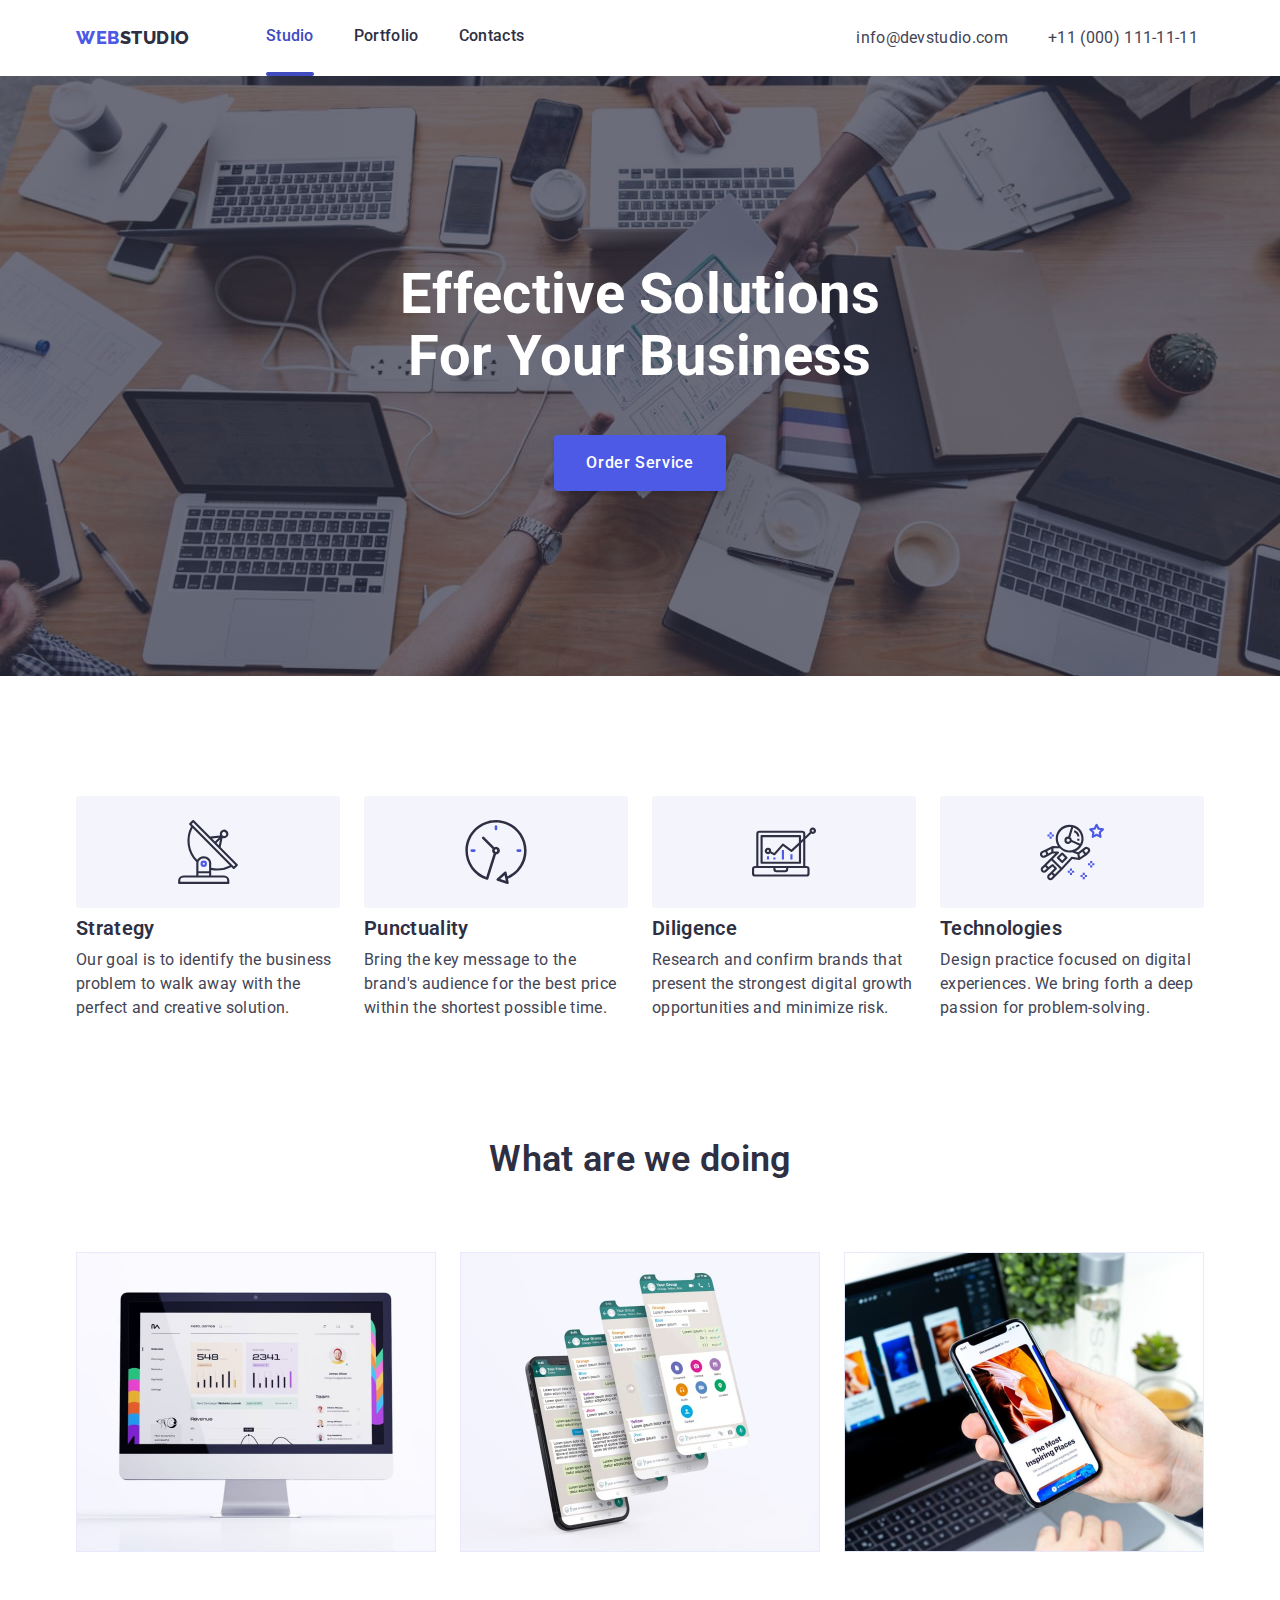
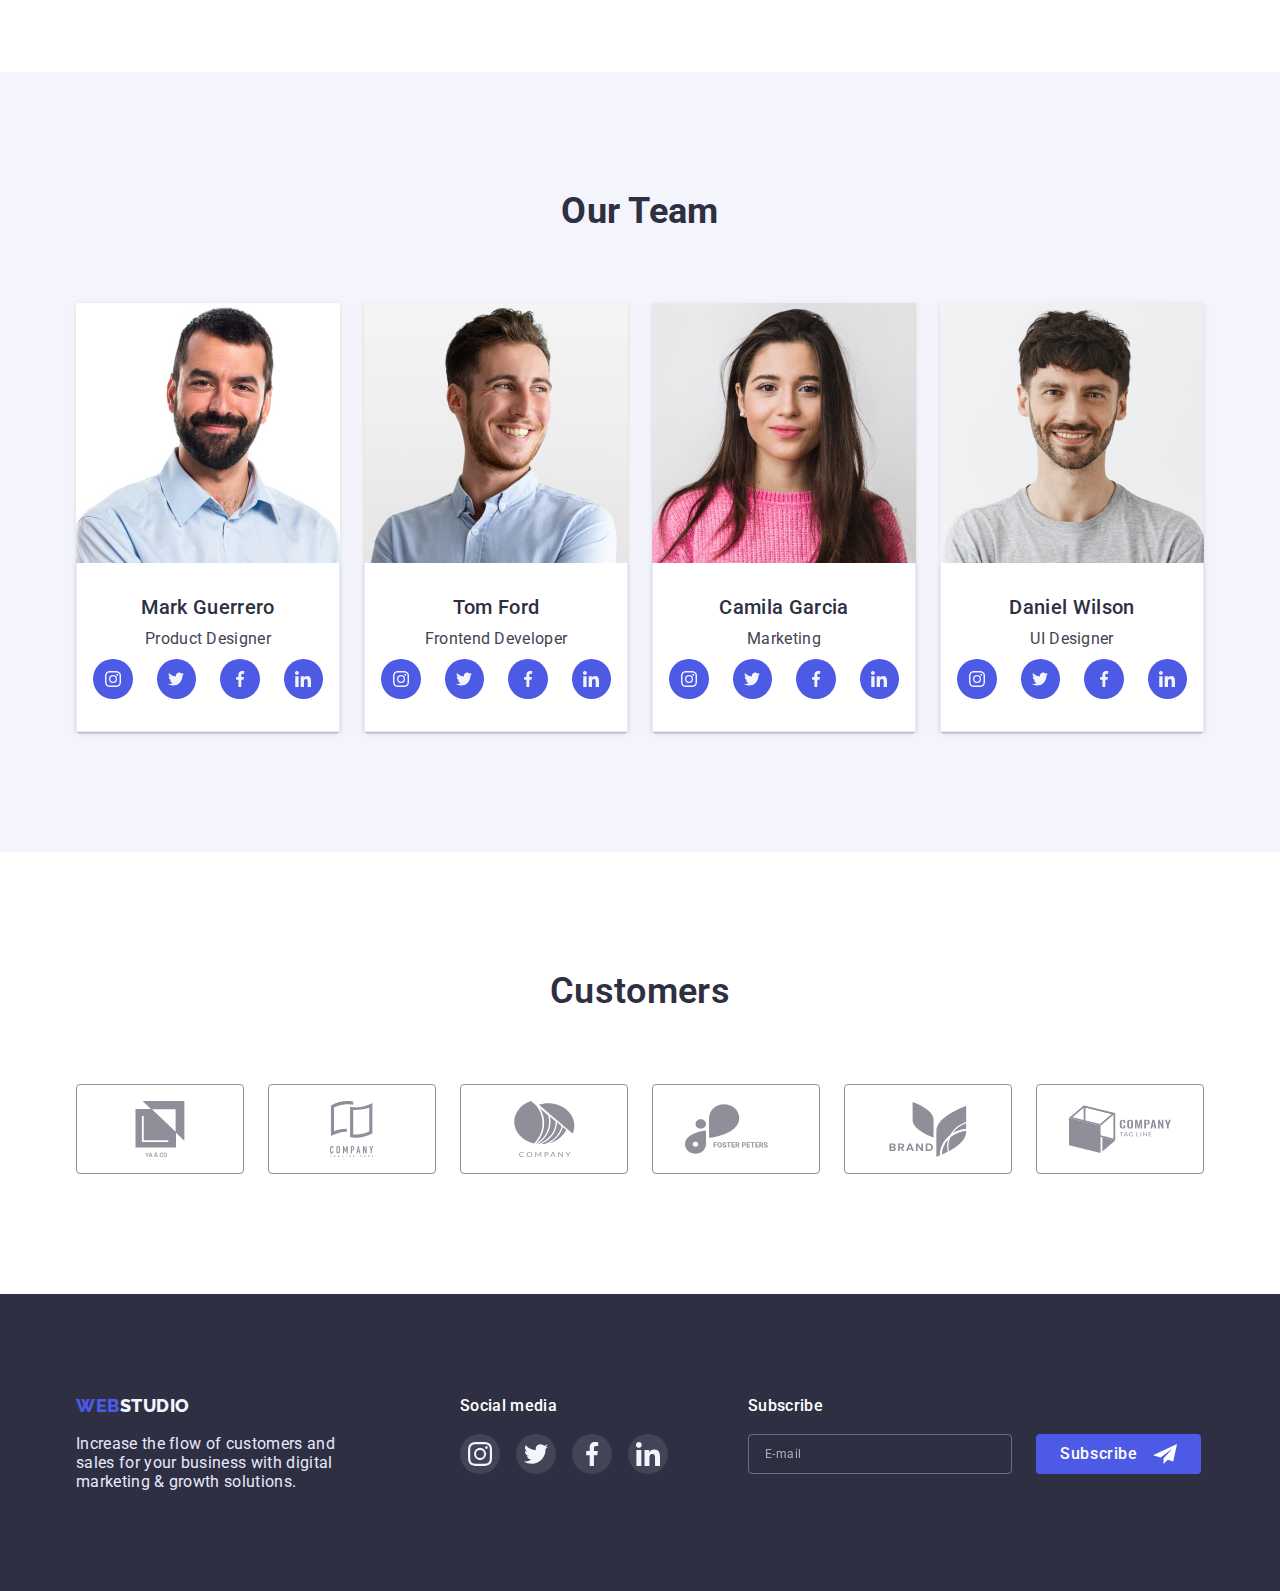
==== index.html @ 1794ce4e "hv7 end" ====
<!DOCTYPE html>
<html lang="en">
  <head>
    <meta charset="UTF-8" />
    <meta http-equiv="X-UA-Compatible" content="IE=edge" />
    <meta name="viewport" content="width=device-width, initial-scale=1.0" />
    <title>Studio</title>
    <link rel="preconnect" href="https://fonts.googleapis.com" />
    <link rel="preconnect" href="https://fonts.gstatic.com" crossorigin />
    <link
      href="https://fonts.googleapis.com/css2?family=Raleway:wght@800&family=Roboto:wght@400;500;700;900&display=swap"
      rel="stylesheet"
    />
    <link rel="stylesheet" href="./css/modern-normalize.css" />
    <link rel="stylesheet" href="./css/styles.css" />
    <link rel="stylesheet" href="./css/mobile.css" />
    <link rel="stylesheet" href="./css/tablet.css" />
    <link rel="stylesheet" href="./css/desktop.css" />
  </head>
  <body class="body">
    <header  class="header">
      <div class="container header-container">
        <a href="./index.html" class="logo"
          >web<span class="logo-span">studio</span>
        </a>
        <nav class="nav">
          <ul class="nav-list list">
            <li class="item">
              <a href="./index.html" class="nav-link link current"> Studio </a>
            </li>
            <li class="item">
              <a href="./portfolio.html" class=" nav-link link ">
                Portfolio
              </a>
            </li>
            <li class="item">
              <a href="./index.html" class="nav-link link"> Contacts </a>
            </li>
          </ul>

          <ul class="contacts list">
            <li class="item">
              <a href="mailto:info@devstudio.com" class="contacts-link link"
                >info@devstudio.com</a
              >
            </li>
            <li class="item">
              <a href="tel:+110001111111" class="contacts-link link">+11 (000) 111-11-11</a>
            </li>
          </ul>
        </nav>
        <button class="menu-open" type="button" data-menu-open>
          <svg class="menu-open-icon" width="32" height="22">
            <use href="./image/icons/symbol-defs-one.svg#icon-hamburger"></use>
          </svg>
        </button>
      </div>
      <div class="mobile-menu is-open" data-menu>
        <div class="container">
          <div>
            <button class="menu-close" data-menu-close>
              <svg class="icon-menu-close" width="8" height="8">
                <use href="./image/icons/symbol-defs-one.svg#icon-close"></use>
              </svg>
            </button>
            <ul class="mobile-nav-list list">
              <li class="item">
                <a href="./index.html" class="mobile-nav-link link"> Studio </a>
              </li>
              <li class="item">
                <a href="./portfolio.html" class="mobile-nav-link link">
                  Portfolio
                </a>
              </li>
              <li class="item">
                <a href="./index.html" class="mobile-nav-link accent-mob link">
                  Contacts
                </a>
              </li>
            </ul>
          </div>
          <div>
            <ul class="mobile-menu-nav-list list">
              <li>
                <a href="mailto:info@devstudio.com" class="menu-link-mail link"
                  >info@devstudio.com</a
                >
              </li>
              <li>
                <a href="tel:+110001111111" class="menu-link-tel link"
                  >+11 (000) 111-11-11</a
                >
              </li>
            </ul>
            <ul class="mobile-menu-link-list list">
              <li class="mobile-menu-item">
                <a href="" class="mobile-menu-links">
                  <svg class="mobile-menu-icon" width="24" height="24">
                    <use
                      href="./image/icons/symbol-defs-one.svg#icon-instagram"
                    ></use>
                  </svg>
                </a>
              </li>
              <li class="mobile-menu-item">
                <a href="" class="mobile-menu-links">
                  <svg class="mobile-menu-icon" width="24" height="24">
                    <use
                      href="./image/icons/symbol-defs-one.svg#icon-twitter"
                    ></use>
                  </svg>
                </a>
              </li>
              <li class="mobile-menu-item">
                <a href="" class="mobile-menu-links">
                  <svg class="mobile-menu-icon" width="24" height="24">
                    <use
                      href="./image/icons/symbol-defs-one.svg#icon-facebook"
                    ></use>
                  </svg>
                </a>
              </li>
              <li class="mobile-menu-item">
                <a href="" class="mobile-menu-links">
                  <svg class="mobile-menu-icon" width="24" height="24">
                    <use
                      href="./image/icons/symbol-defs-one.svg#icon-linkedin"
                    ></use>
                  </svg>
                </a>
              </li>
            </ul>
          </div>
        </div>
      </div>
    </header>

    <main>
      <section class="hero">
        <div class="container">
          <h1 class="hero-title">Effective Solutions For Your Business</h1>
          <button class="button" type="button" data-modal-open>
            Order Service
          </button>
        </div>
      </section>

      <section class="section-about">
        <div class="container">
          <ul class="list about-list">
            <li class="about-item icon-starlink">
              <h3 class="section-name">Strategy</h3>
              <p class="text">
                Our goal is to identify the business problem to walk away with
                the perfect and creative solution.
              </p>
            </li>

            <li class="about-item icon-clock">
              <h3 class="section-name">Punctuality</h3>
              <p class="text">
                Bring the key message to the brand's audience for the best price
                within the shortest possible time.
              </p>
            </li>

            <li class="about-item icon-screen">
              <h3 class="section-name">Diligence</h3>
              <p class="text">
                Research and confirm brands that present the strongest digital
                growth opportunities and minimize risk.
              </p>
            </li>

            <li class="about-item icon-robot">
              <h3 class="section-name">Technologies</h3>
              <p class="text">
                Design practice focused on digital experiences. We bring forth a
                deep passion for problem-solving.
              </p>
            </li>
          </ul>
        </div>
      </section>

      <section class="section-doing">
        <div class="container">
          <h2 class="section-title">What are we doing</h2>
          <ul class="list doing-list">
            <li class="section-item">
              <img
                src="./image/dashboard.jpg"
                alt="Dashboard"
                width="360"
                height="300"
              />
            </li>
            <li class="section-item">
              <img src="./image/chat.jpg" alt="chat" width="360" height="300" />
            </li>
            <li class="section-item">
              <img
                src="./image/screen.jpg"
                alt="Screen"
                width="360"
                height="300"
              />
            </li>
          </ul>
        </div>
      </section>

      <section class="section-team">
        <div class="container team-container">
          <h2 class="section-team-title">Our Team</h2>
          <ul class="list team-list">
            <li class="section-team-list">
              <img
                srcset="./image/mark.jpg 1x, ./image/mark-2x.jpg 2x"
                src="./image/mark.jpg"
                alt="Marc"
                width="264"
                height="260"
              />
              <div class="section-team-text">
                <h3 class="team-name">Mark Guerrero</h3>
                <p class="text team-text">Product Designer</p>
                <ul class="team-links-list list">
                  <li class="team-links-item">
                    <a href="" class="team-links">
                      <svg class="team-icon" width="16" height="16">
                        <use
                          href="./image/icons/symbol-defs-one.svg#icon-instagram"
                        ></use>
                      </svg>
                    </a>
                  </li>
                  <li class="team-links-item">
                    <a href="" class="team-links">
                      <svg class="team-icon" width="16" height="16">
                        <use
                          href="./image/icons/symbol-defs-one.svg#icon-twitter"
                        ></use>
                      </svg>
                    </a>
                  </li>
                  <li class="team-links-item">
                    <a href="" class="team-links">
                      <svg class="team-icon" width="16" height="16">
                        <use
                          href="./image/icons/symbol-defs-one.svg#icon-facebook"
                        ></use>
                      </svg>
                    </a>
                  </li>
                  <li class="team-links-item">
                    <a href="" class="team-links">
                      <svg class="team-icon" width="16" height="16">
                        <use
                          href="./image/icons/symbol-defs-one.svg#icon-linkedin"
                        ></use>
                      </svg>
                    </a>
                  </li>
                </ul>
              </div>
            </li>

            <li class="section-team-list">
              <img
                srcset="./image/tom.jpg 1x, ./image/tom-2x.jpg 2x"
                src="./image/tom.jpg"
                alt="Tom"
                width="264"
                height="260"
              />
              <div class="section-team-text">
                <h3 class="team-name">Tom Ford</h3>
                <p class="text team-text">Frontend Developer</p>
                <ul class="team-links-list list">
                  <li class="team-links-item">
                    <a href="" class="team-links">
                      <svg class="team-icon" width="16" height="16">
                        <use
                          href="./image/icons/symbol-defs-one.svg#icon-instagram"
                        ></use>
                      </svg>
                    </a>
                  </li>
                  <li class="team-links-item">
                    <a href="" class="team-links">
                      <svg class="team-icon" width="16" height="16">
                        <use
                          href="./image/icons/symbol-defs-one.svg#icon-twitter"
                        ></use>
                      </svg>
                    </a>
                  </li>
                  <li class="team-links-item">
                    <a href="" class="team-links">
                      <svg class="team-icon" width="16" height="16">
                        <use
                          href="./image/icons/symbol-defs-one.svg#icon-facebook"
                        ></use>
                      </svg>
                    </a>
                  </li>
                  <li class="team-links-item">
                    <a href="" class="team-links">
                      <svg class="team-icon" width="16" height="16">
                        <use
                          href="./image/icons/symbol-defs-one.svg#icon-linkedin"
                        ></use>
                      </svg>
                    </a>
                  </li>
                </ul>
              </div>
            </li>

            <li class="section-team-list">
              <img
                srcset="./image/camila.jpg 1x, ./image/camila-2x.jpg 2x"
                src="./image/camila.jpg"
                alt="Camila"
                width="264"
                height="260"
              />
              <div class="section-team-text">
                <h3 class="team-name">Camila Garcia</h3>
                <p class="text team-text">Marketing</p>
                <ul class="team-links-list list">
                  <li class="team-links-item">
                    <a href="" class="team-links">
                      <svg class="team-icon" width="16" height="16">
                        <use
                          href="./image/icons/symbol-defs-one.svg#icon-instagram"
                        ></use>
                      </svg>
                    </a>
                  </li>
                  <li class="team-links-item">
                    <a href="" class="team-links">
                      <svg class="team-icon" width="16" height="16">
                        <use
                          href="./image/icons/symbol-defs-one.svg#icon-twitter"
                        ></use>
                      </svg>
                    </a>
                  </li>
                  <li class="team-links-item">
                    <a href="" class="team-links">
                      <svg class="team-icon" width="16" height="16">
                        <use
                          href="./image/icons/symbol-defs-one.svg#icon-facebook"
                        ></use>
                      </svg>
                    </a>
                  </li>
                  <li class="team-links-item">
                    <a href="" class="team-links">
                      <svg class="team-icon" width="16" height="16">
                        <use
                          href="./image/icons/symbol-defs-one.svg#icon-linkedin"
                        ></use>
                      </svg>
                    </a>
                  </li>
                </ul>
              </div>
            </li>

            <li class="section-team-list">
              <img
                srcset="./image/daniel.jpg 1x, ./image/daniel-2x.jpg 2x"
                src="./image/daniel.jpg"
                alt="Daniel"
                width="264"
                height="260"
              />
              <div class="section-team-text">
                <h3 class="team-name">Daniel Wilson</h3>
                <p class="text team-text">UI Designer</p>
                <ul class="team-links-list list">
                  <li class="team-links-item">
                    <a href="" class="team-links">
                      <svg class="team-icon" width="16" height="16">
                        <use
                          href="./image/icons/symbol-defs-one.svg#icon-instagram"
                        ></use>
                      </svg>
                    </a>
                  </li>
                  <li class="team-links-item">
                    <a href="" class="team-links">
                      <svg class="team-icon" width="16" height="16">
                        <use
                          href="./image/icons/symbol-defs-one.svg#icon-twitter"
                        ></use>
                      </svg>
                    </a>
                  </li>
                  <li class="team-links-item">
                    <a href="" class="team-links">
                      <svg class="team-icon" width="16" height="16">
                        <use
                          href="./image/icons/symbol-defs-one.svg#icon-facebook"
                        ></use>
                      </svg>
                    </a>
                  </li>
                  <li class="team-links-item">
                    <a href="" class="team-links">
                      <svg class="team-icon" width="16" height="16">
                        <use
                          href="./image/icons/symbol-defs-one.svg#icon-linkedin"
                        ></use>
                      </svg>
                    </a>
                  </li>
                </ul>
              </div>
            </li>
          </ul>
        </div>
      </section>

      <section class="section-customers">
        <div class="container">
          <h2 class="section-title">Customers</h2>
          <ul class="list list-customers">
            <li class="item-customers">
              <a href="" class="links-customers">
                <svg class="customers-icon" width="104" height="56">
                  <use
                    href="./image/icons/symbol-defs-one.svg#icon-group-first"
                  ></use>
                </svg>
              </a>
            </li>
            <li class="item-customers">
              <a href="" class="links-customers">
                <svg class="customers-icon" width="104" height="56">
                  <use
                    href="./image/icons/symbol-defs-one.svg#icon-group-second"
                  ></use>
                </svg>
              </a>
            </li>
            <li class="item-customers">
              <a href="" class="links-customers">
                <svg class="customers-icon" width="104" height="56">
                  <use
                    href="./image/icons/symbol-defs-one.svg#icon-group-company"
                  ></use>
                </svg>
              </a>
            </li>
            <li class="item-customers">
              <a href="" class="links-customers">
                <svg class="customers-icon" width="104" height="56">
                  <use
                    href="./image/icons/symbol-defs-one.svg#icon-group-foster"
                  ></use>
                </svg>
              </a>
            </li>
            <li class="item-customers">
              <a href="" class="links-customers">
                <svg class="customers-icon" width="104" height="56">
                  <use
                    href="./image/icons/symbol-defs-one.svg#icon-group-brand"
                  ></use>
                </svg>
              </a>
            </li>
            <li class="item-customers">
              <a href="" class="links-customers">
                <svg class="customers-icon" width="104" height="56">
                  <use
                    href="./image/icons/symbol-defs-one.svg#icon-group-last"
                  ></use>
                </svg>
              </a>
            </li>
          </ul>
        </div>
      </section>
    </main>

    <footer class="footer">
      <div class="container footer-wrap">
        <div class="first-footer">
          <a href="./index.html" class="logo-footer"
            >web<span class="logo-span-footer">studio</span>
          </a>
          <p class="footer-text">
            Increase the flow of customers and sales for your business with
            digital marketing & growth solutions.
          </p>
        </div>

        <div class="second-footer">
          <p class="social-text-footer">Social media</p>
          <ul class="footer-links-list list">
            <li class="footer-links-item">
              <a href="" class="footer-link">
                <svg width="24" height="24">
                  <use
                    href="./image/icons/symbol-defs-one.svg#icon-instagram"
                  ></use>
                </svg>
              </a>
            </li>
            <li class="footer-links-item">
              <a href="" class="footer-link">
                <svg width="24" height="24">
                  <use
                    href="./image/icons/symbol-defs-one.svg#icon-twitter"
                  ></use>
                </svg>
              </a>
            </li>
            <li class="footer-links-item">
              <a href="" class="footer-link">
                <svg width="24" height="24">
                  <use
                    href="./image/icons/symbol-defs-one.svg#icon-facebook"
                  ></use>
                </svg>
              </a>
            </li>
            <li class="footer-links-item">
              <a href="" class="footer-link">
                <svg width="24" height="24">
                  <use
                    href="./image/icons/symbol-defs-one.svg#icon-linkedin"
                  ></use>
                </svg>
              </a>
            </li>
          </ul>
        </div>

        <form class="form">
          <p class="social-text-footer">Subscribe</p>
          <div class="footer-form-wrap">
            <label>
              <input
                class="footer-input"
                type="email"
                name="email"
                placeholder="E-mail"
              />
            </label>
            <button class="btn-footer" type="submit">
              <span class="footer-btn-text">Subscribe</span>
              <svg class="footer-icon" width="24" height="24">
                <use href="./image/icons/symbol-defs-one.svg#icon-send"></use>
              </svg>
            </button>
          </div>
        </form>
      </div>
    </footer>

    <div class="backdrope is-open" data-modal>
      <div class="modal">
        <button class="btn-close" data-modal-close>
          <svg class="icon-close" width="8" height="8">
            <use href="./image/icons/symbol-defs-one.svg#icon-close"></use>
          </svg>
        </button>

        <p class="modal-title">Leave your contacts and we will call you back</p>

        <form class="modal-form">
          <label class="modal-label">
            <span class="input-text">Name</span>
            <div class="input-wrap">
              <input
                class="modal-input"
                type="text"
                name="user-name"
                placeholder=" "
                required
              />
              <svg class="input-icon" width="22" height="24">
                <use href="./image/icons/symbol-defs-one.svg#icon-person"></use>
              </svg>
            </div>
          </label>
          <label class="modal-label">
            <span class="input-text">Phone</span>
            <div class="input-wrap">
              <input
                class="modal-input"
                type="tel"
                name="user-tel"
                placeholder=" "
                required
              />
              <svg class="input-icon" width="18" height="24">
                <use href="./image/icons/symbol-defs-one.svg#icon-phone"></use>
              </svg>
            </div>
          </label>

          <label class="modal-label">
            <span class="input-text">Email</span>
            <div class="input-wrap">
              <input
                class="modal-input"
                type="email"
                name="user-email"
                placeholder=" "
              />
              <svg class="input-icon" width="18" height="24">
                <use href="./image/icons/symbol-defs-one.svg#icon-email"></use>
              </svg>
            </div>
          </label>

          <label>
            <span class="input-text">Comment</span>
            <textarea
              class="modal-comment"
              type="text"
              name="comment"
              placeholder="Text input"
            ></textarea>
          </label>

          <label class="check-label">
            <input
              class="modal-checkbox visually-hidden"
              type="checkbox"
              name="policy"
              required
            />
            <span class="checkbox-wrap">
              <svg class="checkbox-icon" width="10" height="8">
                <use href="./image/icons/symbol-defs-one.svg#icon-vector"></use>
              </svg>
            </span>
            I accept the terms and conditions of the
            <a class="modal-policy" href="">Privacy Policy</a>
          </label>

          <button class="btn-modal" type="submit">Send</button>
        </form>
      </div>
    </div>

    <script src="./js/modal.js"></script>
    <script src="./js/mobile-menu.js"></script>
  </body>
</html>
---- css/styles.css ----
html {
    box-sizing: border-box;
}

*,
*::before,
*::after {
    box-sizing: inherit;
}

:root {
    --primary-text-color: #434455;
    --title-text-color: #2E2F42;
    --accent-color: #4D5AE5;
    --hover-color: #404BBF;
    --white-color: #FFFFFF;
    --white-milk-color: #F4F4FD;
    --footer-text-color: #E7E9FC;
    --hover-delay: 250ms cubic-bezier(0.4, 0, 0.2, 1);
    
}

.visually-hidden {
    position: absolute;
    white-space: nowrap;
    width: 1px;
    height: 1px;
    overflow: hidden;
    border: 0;
    padding: 0;
    clip: rect(0 0 0 0);
    clip-path: inset(50%);
    margin: -1px;
}

.no-scroll {
    overflow: hidden;
}

.body {
    
    font-family: "Roboto", sans-serif;
    font-weight: 400;
    font-size: 16px;
    line-height: 1.5;
    letter-spacing: 0.02em;
    color: var(--primary-text-color);
}

.container {
    padding-left: 15px;
    padding-right: 15px;
    margin: 0 auto;
}

.list {
    list-style: none;
    padding: 0;
    margin: 0;
}
.link {
    text-decoration: none;
    color: #000000;
}

h1,
h2,
h3,
p,
ul {
    margin-top: 0;
    margin-bottom: 0;
    margin: 0;
}

img {
    display: block;
    max-width: 100%;
    height: auto;
}


.header {
    box-shadow: 0px 2px 1px rgba(46, 47, 66, 0.08), 0px 1px 1px rgba(46, 47, 66, 0.16), 0px 1px 6px rgba(46, 47, 66, 0.08);
}
.header-container {
   display: flex;
   align-items: center;
}

.nav {
    display: none;
}

.logo {
    display: block;
    padding: 24px 0;
    margin-right: 76px;

    font-family: 'Raleway', sans-serif;
    font-weight: 800;
    font-size: 18px;
    line-height: 1.13;
    letter-spacing: 0.03em;

    text-transform: uppercase;
    text-decoration: none;

    color: var(--accent-color);
}

.logo-span {
    color: var(--title-text-color);
    font-family: 'Raleway', sans-serif;
    font-weight: 800;
    font-size: 18px;
    line-height: 1.13;
    letter-spacing: 0.03em;
    text-transform: uppercase;
}

.logo:hover,
.logo:focus,
.logo:hover .logo-span,
.logo:focus .logo-span {
    color: var(--hover-color);
}

.nav {
    display: none;
}

.menu-open {
    cursor: pointer;
    width: 32px;
    height: 22px;
    padding: 0;
    background-color: transparent;
    border: none;
}

.menu-open-icon {
    stroke: var(--title-text-color);
}

.menu-close {
    display: flex;
    align-items: center;
    justify-content: center;

    cursor: pointer;
    margin-left: auto;
    width: 24px;
    height: 24px;

    background-color: var(--footer-text-color);
    border: none;
    border-radius: 50%;
}

.icon-menu-close {
    fill: #000000;
}

.mobile-menu {
    position: fixed;
    top: 0;
    left: 0;
    z-index: 1;
    width: 100vw;
    height: 100vh;

    opacity: 1;
}

.mobile-menu.is-open {
    pointer-events: none;
    opacity: 0;
}

.mobile-menu .container {
    overflow: auto;

    display: flex;
    flex-direction: column;
    justify-content: space-between;

    height: 100%;
    width: 100%;
    padding: 40px;

    background-color: #fff;
}

.mobile-nav-list {
    display: flex;
    flex-direction: column;
    gap: 40px;
    margin-top: 16px;
}

.mobile-nav-link.accent-mob {
color: var(--accent-color);
}

.mobile-nav-link {
    text-decoration: none;

    font-family: inherit;
    font-weight: 700;
    font-size: 36px;
    line-height: 1.1;
    letter-spacing: 0.02em;

    color: var(--title-text-color);
}


.mobile-menu-nav-list {
    display: flex;
    flex-direction: column-reverse;
    gap: 40px;
    margin-top: 60px;
    margin-bottom: 48px;
}

.menu-link-mail {
    text-decoration: none;

    font-family: inherit;
    font-weight: 500;
    font-size: 20px;
    line-height: 1.2;
    letter-spacing: 0.02em;

    color: var(--primary-text-color);
}

.menu-link-tel {
    text-decoration: none;

    font-family: inherit;
    font-weight: 600;
    font-size: 36px;
    line-height: 1.1;

    color: var(--accent-color);
}


.mobile-menu-item {
    width: 40px;
    height: 40px;
}

.mobile-menu-link-list {
    display: flex;
    flex-wrap: wrap;
    justify-content: space-between;
}

.mobile-menu-links {
    width: 100%;
    height: 100%;

    border-radius: 50%;
    display: flex;
    align-items: center;
    justify-content: center;

    background-color: var(--accent-color);
    transition: background-color var(--hover-delay);
}


.hero {
    background-color: var(--title-text-color);
    padding-top: 112px;
    padding-bottom: 112px;
    max-width: 1440px;
    height: 432px;
    margin-left: auto;
    margin-right: auto;
    text-align: center;
    background-image: linear-gradient(rgba(46, 47, 66, 0.7),
    rgba(46, 47, 66, 0.7)),
    url(../image/people-office-mob.jpg);
    background-repeat: no-repeat;
    background-position: center;
    background-size: cover;
}

@media (min-device-pixel-ratio: 2),
  (min-resolution: 192dpi),
  (min-resolution: 2dppx) {
  .hero {
    background-image: linear-gradient(rgba(46, 47, 66, 0.7),
    rgba(46, 47, 66, 0.7)),
    url(../image/people-office-mob-2x.jpg);
  }
}

.hero-title {
    margin: 0 auto;
    width: 100%;

    font-weight: 700px;
    font-size: 36px;
    line-height: 1.1;

    color: var(--white-color);
}

.button {
    cursor: pointer;
    display: inline-block;

    padding: 16px 32px;
    margin-top: 72px;

    font-family: inherit;
    font-weight: 500;
    font-size: 16px;
    line-height: 1.5;
    letter-spacing: 0.04em;
    text-align: center;

    border: none;
    box-shadow: 0px 4px 4px rgba(0, 0, 0, 0.15);
    border-radius: 4px;
    color: var(--white-color);
    background-color: var(--accent-color);

    transition: background-color var(--hover-delay);
}


.button:hover,
.button:focus {
    background-color: var(--hover-color);
    color: var(--white-color);
}

.section-about {
    padding-top: 96px;
    padding-bottom: 96px;
}


.section-name {
    margin-bottom: 8px;

    font-weight: 700;
    font-size: 36px;
    line-height: 1.1;
    text-align: center;

    color:var(--title-text-color);
}

.text {
    font-weight: 500;
    font-size: 16px;
    line-height: 1.5;
    letter-spacing: 0.02em;
    color: var(--primary-text-color);
}

.section-doing {
    display: none;
}

.section-title {
    color: var(--title-text-color);
    font-weight: 600;
    font-size: 36px;
    line-height: 1.1;
    text-align: center;
    margin-bottom: 72px;
}

.about-list {
    display: flex;
    flex-wrap: wrap;
}


.section-team {
    background-color: var(--white-milk-color);
    padding-top: 96px;
    padding-bottom: 128px; 
}

.section-team-title {
    color: var(--title-text-color);
    font-weight: 700;
    font-size: 36px;
    line-height: 1.1;
    text-align: center;
    margin-bottom: 72px;
}

.team-list {
    display: flex;
    flex-wrap: wrap;
    gap: 72px;
    justify-content: center;

    margin: 0 auto;
}

.section-team-list {
    background-color: var(--white-color);
    text-align: center;
    max-width: 264px;

    box-shadow: 0px 1px 6px rgba(46, 47, 66, 0.08), 0px 1px 1px rgba(46, 47, 66, 0.16), 0px 2px 1px rgba(46, 47, 66, 0.08);
    border-radius: 0px 0px 4px 4px;
}


.section-team-text {
    padding: 32px 16px;
    border: 0.5px solid #F4F4FD;
    border: 1px solid #E7E9FC;
    box-shadow: 0px 1px 6px rgba(46, 47, 66, 0.08);
    border-top: none;
}

.team-name {
    color:var(--title-text-color);
    font-weight: 500;
    font-size: 20px;
    line-height: 1.2;
    margin-bottom: 8px;
    text-align: center;
}

.team-text {
    color: var(--primary-text-color);
    font-weight: 400;
}

.team-links-list {
    display: flex;
    justify-content: center;
    gap: 24px;
    margin-top: 8px;
}

.team-links-item {
    width: 40px;
    height: 40px;
}

.team-links {
    width: 100%;
    height: 100%;

    border-radius: 50%;
    display: flex;
    align-items: center;
    justify-content: center;

    background-color: var(--accent-color);
    transition: background-color var(--hover-delay);
}

.team-links:hover,
.team-links:focus {
    background-color: var(--hover-color);
}

.section-customers {
    padding-top: 96px;
    padding-bottom: 96px;
}



.list-customers {
    display: flex;
    flex-wrap: wrap;
    row-gap: 72px;
    column-gap: 16px;
    justify-content: center;
}

.item-customers {
    width: calc((100% - 16px) / 2);
}



.links-customers {
    width: 100%;
    height: 100%;
    padding: 16px 32px;

    border-radius: 4px;
    display: flex;
    align-items: center;
    justify-content: center;

    border: 1px solid #8E8F99;
    transition: border var(--hover-delay);
}

.links-customers:hover,
.links-customers:focus {
    border: 1px solid var(--hover-color);
}

.customers-icon {
    fill: #8E8F99;
    transition: fill var(--hover-delay);
}

.links-customers:hover .customers-icon,
.links-customers:focus .customers-icon {
    fill: var(--hover-color);
}

.section-portfolio {
    padding-top: 48px;
    padding-bottom: 48px;
}

.filter-button-list {
    display: flex;
}

.button-portfolio {
    font-weight: 500;
    font-size: 16px;
    line-height: 1.5;
    align-items: center;
    text-align: center;
    letter-spacing: 0.04em;
    cursor: pointer;
    color: var(--accent-color);
    background-color: var(--white-milk-color);
    padding: 12px 24px;
    gap: 24px;
    border-radius: 4px;
    border: 1px solid #E7E9FC;
    transition: var(--hover-delay);
    transition-property: background-color, border, box-shadow;
}

.button-portfolio:hover,
.button-portfolio:focus {
    background-color: var(--hover-color);
    color: var(--white-color);
    border: 1px solid var(--hover-color);
    box-shadow: 0px 3px 1px rgb(0 0 0 / 10%), 0px 2px 1px rgb(0 0 0 / 8%), 0px 2px 2px rgb(0 0 0 / 12%);
}

.portfolio-list {
    list-style: none;
    padding: 0;
}

.section-portfolio-list {
    background-color: var(--white-color);
    max-width: 396px;
    /*height: 420px; */
}

.section-portfolio-link {
    color: var(--primary-text-color);
    text-decoration: none; 
    display: block;

    box-shadow: none;
    transition: box-shadow var(--hover-delay);
}

.section-portfolio-link:hover,
.section-portfolio-link:focus {
    box-shadow: 0px 1px 6px rgba(46, 47, 66, 0.08), 0px 1px 1px rgba(46, 47, 66, 0.16), 0px 2px 1px rgba(46, 47, 66, 0.08);
}

.portfolio-thumb {
    position: relative;
    overflow: hidden;
}

.portfolio-overlay {
    position: absolute;
    display: inline-block;
    content: "";
    top: 0;
    left: 0;
    width: 100%;
    height: 100%;
    background-color: var(--accent-color);
    color: #ffffff;
    padding-top: 40px;
    padding-left: 32px;
    padding-right: 32px;
    transform: translateY(100%);
    transition: var(--hover-delay);
    transition-property: transform;
     }





.section-portfolio-link:hover .portfolio-overlay,
.section-portfolio-link:focus .portfolio-overlay {
    transform: translateY(0);
    
}

.section-portfolio-text {
    padding: 32px 16px;

    border: 1px solid #E7E9FC;
    box-shadow: 0px 1px 6px rgba(46, 47, 66, 0.08);
    border-top: none;
}

.section-portfolio-name {
    margin-bottom: 8px;

    font-weight: 500;
    font-size: 20px;
    line-height: 1.2;
    letter-spacing: 0.02em;

    color: var(--title-text-color);
}

.portfolio-text {
    font-size: 16px;
    line-height: 1.5;
    letter-spacing: 0.02em;

    color: var(--primary-text-color);
}

.footer {
    background-color: var(--title-text-color);
    padding-top: 96px;
    padding-bottom: 96px;
}

.logo-footer {
    color: var(--accent-color);
    font-family: 'Raleway', sans-serif;
    font-weight: 800;
    font-size: 18px;
    line-height: 1.33;
    letter-spacing: 0.03em;
    text-transform: uppercase;
    text-decoration: none;
    display:block;
    margin-bottom: 16px;
    text-align: center;

    transition: color var(--hover-delay);
}

.logo-span-footer {
    color: var(--white-milk-color);
    font-family: 'Raleway', sans-serif;
    font-weight: 800;
    font-size: 18px;
    line-height: 1.33;
    letter-spacing: 0.03em;
    text-transform: uppercase;

    transition: color var(--hover-delay);
}

.logo-footer:hover,
.logo-footer:focus,
.logo-footer:hover .logo-span-footer,
.logo-footer:focus .logo-span-footer {
    color: var(--hover-color);
}

.footer-text {
    color: var(--footer-text-color);
    font-weight: 400;
    font-size: 16px;
    line-height: 1.2;
}


.social-text-footer {
    color: var(--white-color);
    font-family: 'Roboto';
    font-weight: 500;
    font-size: 16px;
    line-height: 24px;
    letter-spacing: 0.02em;
    margin-bottom: 16px;
    text-align: center;
}

.footer-links-list {
    display: flex;
    justify-content: center;
    gap: 16px;
}

.footer-links-item {
    width: 40px;
    height: 40px;
}

.footer-link {
    width: 100%;
    height: 100%;

    background-color: rgba(255, 255, 255, 0.1);;
    border-radius: 50%;
    display: flex;
    align-items: center;
    justify-content: center;

    transition: background-color var(--hover-delay);
}

.footer-link:hover,
.footer-link:focus {
    background-color: #31D0AA;
}

.footer-input {
    width: 100%;
    height: 40px;
    padding-left: 16px;

    color: var(--footer-text-color);
    font-weight: 400;
    font-size: 12px;
    line-height: 1.2;

    outline: none;
    background-color: transparent;
    border: 1px solid rgba(255, 255, 255, 0.3);
    filter: drop-shadow(0px 4px 4px rgba(0, 0, 0, 0.15));
    border-radius: 4px;

    transition: border 250ms var(--hover-delay);
}

.footer-input:focus,
.footer-input:hover {
    border: 1px solid var(--accent-color);
}

.footer-input::placeholder {
    font-size: 12px;
    line-height: 2;
    letter-spacing: 0.04em;

    color: rgba(255, 255, 255, 0.6);
}

.btn-footer {
    position: relative;
    cursor: pointer;
    display: block;
    margin: 0 auto;
    padding: 8px 24px;
    width: 165px;
    height: 40px;


    font-weight: 500;
    font-size: 16px;
    line-height: 2;
    letter-spacing: 0.04em;

    color: #FFFFFF;
    background-color: var(--accent-color);
    border-radius: 4px;
    border: none;

    transition: background-color var(--hover-delay);
}

.btn-footer:focus,
.btn-footer:hover {
    background-color: var(--hover-color);
}

.footer-btn-text {
    position: absolute;
    left: 24px;
    top: 50%;
    transform: translateY(-50%);
}

.footer-icon {
    position: absolute;
    right: 24px;
    top: 50%;
    transform: translateY(-50%);
}



.backdrope {
    overflow: auto;

    position: fixed;
    top: 0;
    left: 0;

    width: 100%;
    height: 100%;

    background: rgba(46, 47, 66, 0.4);

    opacity: 1;
    transition: opacity var(--hover-delay);
}

.backdrope.is-open {
    opacity: 0;
    pointer-events: none;
}

.backdrope.is-open .modal {
    opacity: 0;
    transform: translate(-50%, -50%) scale(0.5);
}

.modal {
    position: absolute;
    top: 50%;
    left: 50%;

    width: 408px;
    padding: 24px;

    background: #FCFCFC;
    box-shadow: 0px 1px 1px rgba(0, 0, 0, 0.14), 0px 1px 3px rgba(0, 0, 0, 0.12), 0px 2px 1px rgba(0, 0, 0, 0.2);
    border-radius: 4px;

    opacity: 1;
    transform: translate(-50%, -50%) scale(1);
    transition: transform var(--hover-delay),
    opacity var(--hover-delay);
}

.btn-close {
    display: block;
    cursor: pointer;
    margin-left: auto;
    width: 24px;
    height: 24px;

    background-color: var(--footer-text-color);
    border: none;
    border-radius: 50%;

    transition: background-color var(--hover-delay);
}

.icon-close {
    fill: #000000;
    transition: fill var(--hover-delay);
}

.btn-close:hover,
.btn-close:focus {
    background-color: var(--hover-color);
}

.btn-close:hover .icon-close,
.btn-close:focus .icon-close {
    fill: var(--white-color);
}

.modal-title {
    margin-top: 24px;
    margin-bottom: 16px;

    font-weight: 500;
    font-size: 16px;
    line-height: 1.5;
    
    text-align: center;
    letter-spacing: 0.02em;

    color: var(--title-text-color);
}


.modal-label {
    display: block;
    height: 58px;
    margin-bottom: 8px;
}

.input-text {
    display: block;
    margin-bottom: 4px;

    font-size: 12px;
    line-height: 1.3;
    
    letter-spacing: 0.04em;

    color: #8E8F99;
}

.input-wrap {
    position: relative;
}

.modal-input {
    padding-left: 38px;

    width: 100%;
    height: 40px;

    font-size: 12px;
    line-height: 1.3;
    letter-spacing: 0.04em;
    color: var(--primary-text-color);

    outline: none;
    background-color: transparent;
    border: 1px solid rgba(33, 33, 33, 0.2);
    border-radius: 4px;

    transition: border var(--hover-delay);
}

.modal-input:focus,
.modal-input:hover {
    border: 1px solid var(--accent-color);
}

.modal-input:focus + .input-icon,
.modal-input:hover + .input-icon {
    fill: var(--accent-color);
}

.input-icon {
    position: absolute;
    left: 16px;
    top: 50%;
    transform: translateY(-50%);

    fill: var(--title-text-color);
    transition: fill 250ms var(--hover-delay);
}


.modal-comment {
    width: 100%;
    height: 120px;
    padding: 8px 16px;

    font-size: 12px;
    line-height: 1.3;
    letter-spacing: 0.04em;
    color: var(--primary-text-color);

    resize: none;

    outline: none;
    background-color: transparent;
    border: 1px solid rgba(33, 33, 33, 0.2);
    border-radius: 4px;
}

.modal-comment::placeholder {
    font-size: 12px;
    line-height: 1.3;

    letter-spacing: 0.04em;

    color: rgba(117, 117, 117, 0.5);
}

.check-label {
    display: flex;
    align-items: center;
    margin-top: 16px;
    margin-bottom: 24px;

    font-size: 12px;
    line-height: 1.3;
    letter-spacing: 0.04em;

    color: #757575;
}


.checkbox-wrap {
    display: flex;
    flex-wrap: wrap;
    align-content: center;
    justify-content: center;

    width: 16px;
    height: 16px;
    margin-right: 8px;

    border-radius: 2px;

    background-color: transparent;
    border: 1.25px solid #2E2F42;
    fill: transparent;

    transition: fill var(--hover-delay);
    transform-origin: border,background-color, fill;

}

.modal-checkbox:checked + .checkbox-wrap {
    border: none;
    background-color: var(--accent-color);
    fill: #F4F4FD;
}

.modal-policy {
    color: var(--accent-color);
    margin-left: 4px;
}

.btn-modal {
    cursor: pointer;
    display: block;

    width: 169px;
    height: 56px;
    padding: 16px 32px;
    margin: 0 auto;

    font-weight: 500;
    font-size: 16px;
    line-height: 1.5;
    letter-spacing: 0.04em;
    color: #FFFFFF; 

    background-color: var(--accent-color);
    box-shadow: 0px 4px 4px rgba(0, 0, 0, 0.15);
    border-radius: 4px;
    border: none;
}
---- css/mobile.css ----
@media screen and (min-width: 480px) {
    .container {
        width: 428px;
    }


    .hero {
        height: 432px;
    }

    .hero-title {
        width: 318px;
    }

}

@media screen and (max-width: 767px) {
    .header-container {
        justify-content: space-between;
    }

    .about-list {
    flex-direction: column;
    gap: 72px;
    }

    .filter-button-list {
        flex-wrap: wrap;
        row-gap: 16px;
        column-gap: 23px;
        margin-bottom: 48px;
    }

    .button-portfolio {
        padding: 8px 16px;
    }

    .section-portfolio-list {
        margin-bottom: 48px;
    }

    .first-footer {
        margin: 0 auto;
        margin-bottom: 72px;
        max-width: 268px;
    }

    .second-footer {
        margin-bottom: 72px;
    }

    .footer-input {
        margin-bottom: 16px;
    }
}
---- css/tablet.css ----
@media screen and (min-width: 768px) {
    .container {
        width: 768px;  
    }

    .nav {
            display: flex;
            align-items: center;
        }

    .nav-list {
        display: flex;
        gap: 40px;
        margin-right: 118px;
    }

    .contacts {
        display: flex;  
    }
    
    .nav-list .nav-link {
        position: relative;
        display: block;
    
        padding-top: 24px;
        padding-bottom: 28px;
    
        font-family: inherit;
        font-weight: 500;
        font-size: 16px;
        line-height: 1.5;
    
        color: var(--title-text-color);
        transition: color var(--hover-delay);
    }
    
    .nav-list .current{
        color: var(--hover-color);
    }
    
    .nav-list .current::after{
        content: '';
        position: absolute;
        left: 0;
        bottom: 0;
    
        display: block;
        width: 100%;
        height: 4px;
        background: var(--hover-color);
        border-radius: 2px;
    }
    
    .contacts .link {
        font-family: inherit;
        font-size: 16px;
        line-height: 1.5;
    
        color: var(--primary-text-color);
        transition: color 250ms cubic-bezier(0.4, 0, 0.2, 1);
    }
    
    .contacts-link:hover, 
    .contacts-link:focus,
    .nav-link:hover,
    .nav-link.link:focus {
        color: var(--hover-color);
    }

    .menu-open {
        display: none;
    }

    .nav-list .current::after,
    .nav-list .current::after {
        content: '';

        position: absolute;
        left: 0;
        bottom: 0;

        display: block;
        width: 100%;
        height: 4px;
        background: var(--hover-color);
        border-radius: 2px;
    }

    .hero {
        padding-top: 111px;
        padding-bottom: 108px;
        height: 436px;

        background-image: linear-gradient(rgba(46, 47, 66, 0.7),
        rgba(46, 47, 66, 0.7)),
        url(../image/people-office-tab.jpg);
    }

    @media (min-device-pixel-ratio: 2),
        (min-resolution: 192dpi),
        (min-resolution: 2dppx) {
        .hero {
            background-image: linear-gradient(rgba(46, 47, 66, 0.7),
            rgba(46, 47, 66, 0.7)),
            url(../image/people-office-tab-2x.jpg);
        }
    }

    .hero-title {
        font-size: 56px;
        width: 494px;
    }

    .button {
        margin-top: 40px;
    }

    .section-name {
        text-align: left;
    }


    .section-team {
        padding-bottom: 108px;
    }


    .list-customers {
        column-gap: 24px;
    }

    .item-customers {
        max-width: 168px;
        width: calc((100% - 24px * 2) / 3);
    }

    .section-portfolio {
        padding-top: 64px;
        padding-bottom: 96px;
    }

    .filter-button-list {
        display: flex;
        margin: 0 auto;
        flex-wrap: wrap;
        justify-content: center;
        column-gap: 24px;
        margin-bottom: 72px;
    }

    .button-portfolio {
        padding: 12px 24px;
    }

    .portfolio-list {
        display: flex;
        flex-wrap: wrap;
        column-gap: 24px;
        row-gap: 72px;
    }

    .section-portfolio-list {
        width: 356px;
    }

    .footer-wrap {
        display: flex;
        flex-wrap: wrap;
    }

    .logo-footer {
        text-align: left;
    }

    .first-footer {
        max-width: 264px;
    }

    .social-text-footer {
        text-align: left;
    }

    .footer-form-wrap {
        display: flex;
    }

    .footer-input {
        width: 264px;
        margin-right: 24px;
    }
}

@media screen and (min-width: 768px) and (max-width: 1199px) {

    .contacts {
        flex-direction: column;
        gap: 4px;
    }

    .about-list {
        row-gap: 72px;
        column-gap: 24px;
    }

    .about-item {
        width: calc((100% - 24px) / 2);
    }


    .team-list {
        row-gap: 64px;
        column-gap: 24px;
    }

    .section-team-list {
        width: calc((100% - 24px) / 2);
    }

    .footer-wrap {
        padding-left: 108px;
        column-gap: 24px;
        row-gap: 72px;
    }
}
---- css/desktop.css ----
@media screen and (min-width: 1200px) {
    .container {
        width: 1158px;
    }

    .nav-list {
        margin-right: 332px;
    }

    .contacts {
        gap: 40px;
    }

    .contacts .nav-link {
        padding-top: 24px;
        padding-bottom: 28px;
    }

    .hero {
        padding-top: 188px;
        padding-bottom: 188px;
        height: 600px;

        background-image: linear-gradient(rgba(46, 47, 66, 0.7),
        rgba(46, 47, 66, 0.7)),
        url(../image/people-office.jpg);
    }

    @media (min-device-pixel-ratio: 2),
        (min-resolution: 192dpi),
        (min-resolution: 2dppx) {
        .hero {
            background-image: linear-gradient(rgba(46, 47, 66, 0.7),
            rgba(46, 47, 66, 0.7)),
            url(../image/people-office-2x.jpg);
        }
    }

    .button {
        margin-top: 48px;
    }



    .section-about {
        padding-top: 120px;
        padding-bottom: 120px;
    }

    .section-name {
        font-weight: 600;
        font-size: 20px;
        line-height: 1.2;
    }

    .text {
        font-weight: 400;
    }

    .about-list {
        gap: 24px;
    }

    .about-item {
        width: calc((100% - 24px * 3) / 4);
    }

    .about-item::before {
        content: '';
        display: block;
        height: 112px;
        margin-bottom: 8px;
        background: var(--white-milk-color);
        border-radius: 4px;
        background-repeat: no-repeat;
        background-position: center;
    }
    
    .icon-starlink::before {
        background-image: url(../image/icons/antenna.svg);
    }
    
    .icon-clock::before {
        background-image: url(../image/icons/clock.svg);
    }
    
    .icon-screen::before {
        background-image: url(../image/icons/diagram.svg);
    }
    
    .icon-robot::before {
        background-image: url(../image/icons/astronaut.svg);
    }


    .section-doing {
        display: block;
        padding-top: 0;
        padding-bottom: 120px;
    }

    .doing-list {
        display: flex;
        gap: 24px;
    }


    .section-team {
        padding-top: 120px;
        padding-bottom: 120px;
    }

    .team-list {
        gap: 24px;
    }

    .section-team-list {
        width: calc((100% - 24px * 3) / 4);
    }


    .section-customers {
        padding-top: 120px;
        padding-bottom: 120px;
    }

    .item-customers {
        width: calc((100% - 24px * 5) / 6);
    }

    .section-portfolio {
        padding-top: 96px;
        padding-bottom: 120px;
    }

    .filter-button-list {
        margin-bottom: 72px;
    }

    .portfolio-list {
        row-gap: 40px;
    }


    .footer {
        padding-top: 100px;
        padding-bottom: 100px;
    }

    .first-footer {
        margin-right: 120px;
    }

    .second-footer {
    margin-right: 80px;
}

}
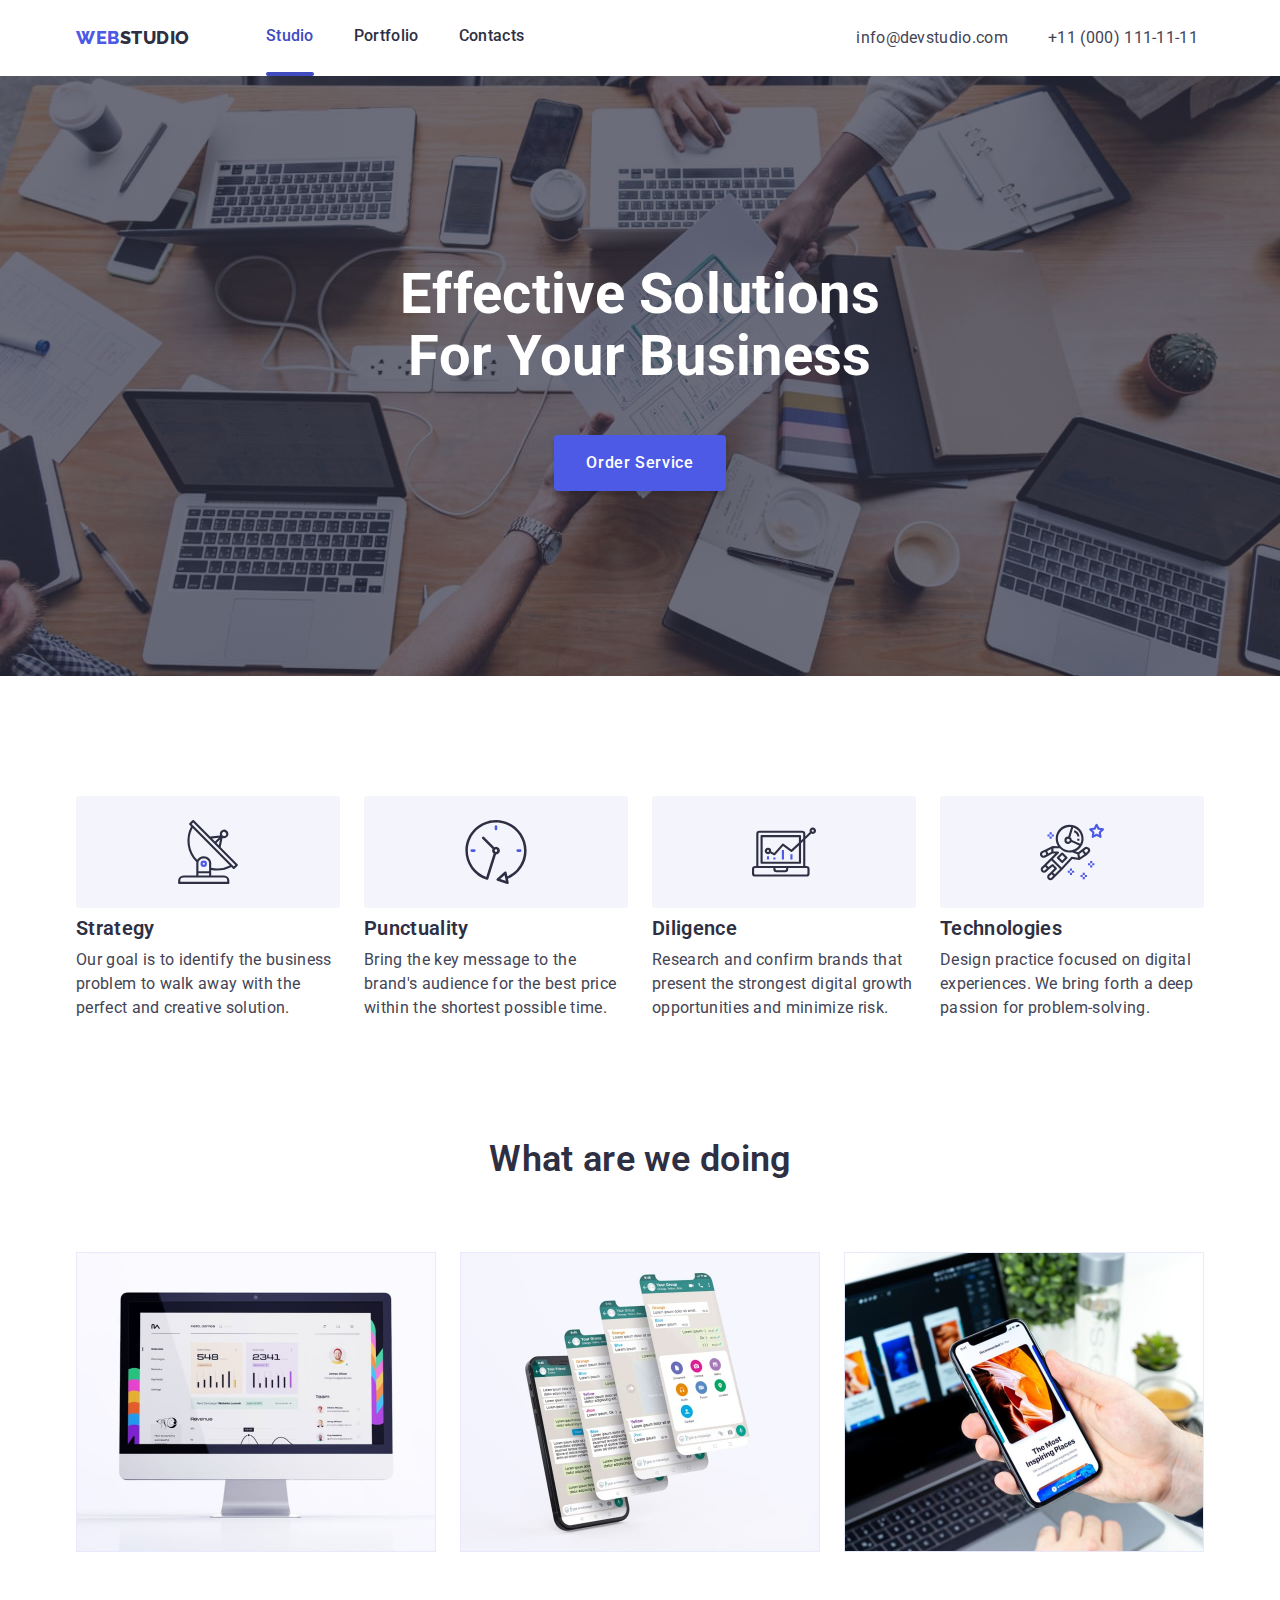
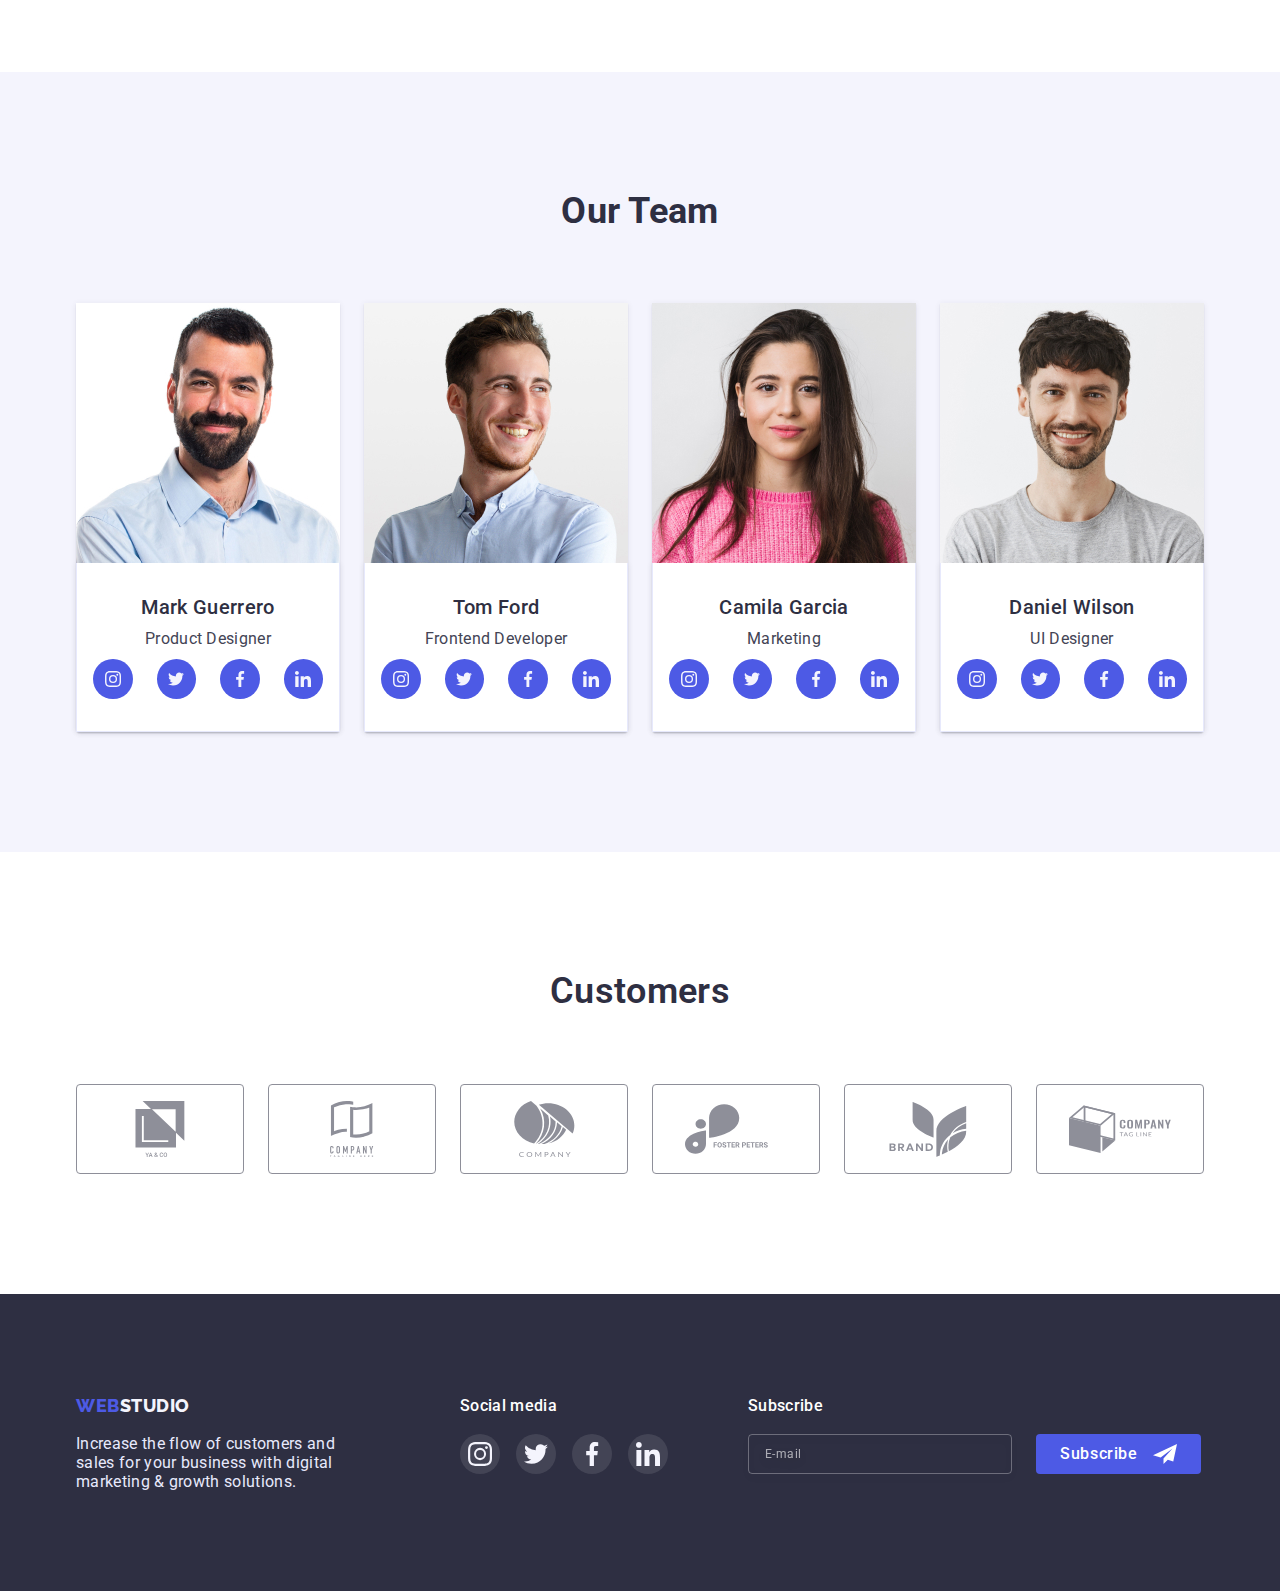
==== commit d52eb677: "portfolio img edit" ====
--- a/index.html
+++ b/index.html
@@ -18,7 +18,9 @@
     <link rel="stylesheet" href="./css/desktop.css" />
   </head>
   <body class="body">
-    <header  class="header">
+    <!--header--->
+
+    <header class="header">
       <div class="container header-container">
         <a href="./index.html" class="logo"
           >web<span class="logo-span">studio</span>
@@ -29,9 +31,7 @@
               <a href="./index.html" class="nav-link link current"> Studio </a>
             </li>
             <li class="item">
-              <a href="./portfolio.html" class=" nav-link link ">
-                Portfolio
-              </a>
+              <a href="./portfolio.html" class="nav-link link"> Portfolio </a>
             </li>
             <li class="item">
               <a href="./index.html" class="nav-link link"> Contacts </a>
@@ -45,10 +45,15 @@
               >
             </li>
             <li class="item">
-              <a href="tel:+110001111111" class="contacts-link link">+11 (000) 111-11-11</a>
+              <a href="tel:+110001111111" class="contacts-link link"
+                >+11 (000) 111-11-11</a
+              >
             </li>
           </ul>
         </nav>
+
+        <!--mob menu--->
+
         <button class="menu-open" type="button" data-menu-open>
           <svg class="menu-open-icon" width="32" height="22">
             <use href="./image/icons/symbol-defs-one.svg#icon-hamburger"></use>
@@ -135,6 +140,8 @@
       </div>
     </header>
 
+    <!--hero-->
+
     <main>
       <section class="hero">
         <div class="container">
@@ -182,6 +189,8 @@
           </ul>
         </div>
       </section>
+
+      <!--------What are we doing--------->
 
       <section class="section-doing">
         <div class="container">
@@ -209,15 +218,15 @@
           </ul>
         </div>
       </section>
-
+      <!--team-->
       <section class="section-team">
         <div class="container team-container">
           <h2 class="section-team-title">Our Team</h2>
           <ul class="list team-list">
             <li class="section-team-list">
               <img
-                srcset="./image/mark.jpg 1x, ./image/mark-2x.jpg 2x"
-                src="./image/mark.jpg"
+                srcset="./image/mark-1x.jpg 1x, ./image/mark-2x.jpg 2x"
+                src="./image/mark-1x.jpg"
                 alt="Marc"
                 width="264"
                 height="260"
@@ -268,8 +277,8 @@
 
             <li class="section-team-list">
               <img
-                srcset="./image/tom.jpg 1x, ./image/tom-2x.jpg 2x"
-                src="./image/tom.jpg"
+                srcset="./image/tom-1x.jpg 1x, ./image/tom-2x.jpg 2x"
+                src="./image/tom-1x.jpg"
                 alt="Tom"
                 width="264"
                 height="260"
@@ -320,8 +329,8 @@
 
             <li class="section-team-list">
               <img
-                srcset="./image/camila.jpg 1x, ./image/camila-2x.jpg 2x"
-                src="./image/camila.jpg"
+                srcset="./image/camila-1x.jpg 1x, ./image/camila-2x.jpg 2x"
+                src="./image/camila-1x.jpg"
                 alt="Camila"
                 width="264"
                 height="260"
@@ -372,8 +381,8 @@
 
             <li class="section-team-list">
               <img
-                srcset="./image/daniel.jpg 1x, ./image/daniel-2x.jpg 2x"
-                src="./image/daniel.jpg"
+                srcset="./image/daniel-1x.jpg 1x, ./image/daniel-2x.jpg 2x"
+                src="./image/daniel-1x.jpg"
                 alt="Daniel"
                 width="264"
                 height="260"
@@ -424,7 +433,7 @@
           </ul>
         </div>
       </section>
-
+      <!--customers -->
       <section class="section-customers">
         <div class="container">
           <h2 class="section-title">Customers</h2>
@@ -487,6 +496,8 @@
         </div>
       </section>
     </main>
+
+    <!--footer -->
 
     <footer class="footer">
       <div class="container footer-wrap">
@@ -542,17 +553,17 @@
           </ul>
         </div>
 
+        <!--footer-input -->
+
         <form class="form">
           <p class="social-text-footer">Subscribe</p>
           <div class="footer-form-wrap">
-            <label>
-              <input
-                class="footer-input"
-                type="email"
-                name="email"
-                placeholder="E-mail"
-              />
-            </label>
+            <input
+              class="footer-input"
+              type="email"
+              name="email"
+              placeholder="E-mail"
+            />
             <button class="btn-footer" type="submit">
               <span class="footer-btn-text">Subscribe</span>
               <svg class="footer-icon" width="24" height="24">
@@ -564,6 +575,8 @@
       </div>
     </footer>
 
+    <!--backdrope  -->
+
     <div class="backdrope is-open" data-modal>
       <div class="modal">
         <button class="btn-close" data-modal-close>
@@ -577,7 +590,7 @@
         <form class="modal-form">
           <label class="modal-label">
             <span class="input-text">Name</span>
-            <div class="input-wrap">
+            <span class="input-wrap">
               <input
                 class="modal-input"
                 type="text"
@@ -588,11 +601,11 @@
               <svg class="input-icon" width="22" height="24">
                 <use href="./image/icons/symbol-defs-one.svg#icon-person"></use>
               </svg>
-            </div>
+            </span>
           </label>
           <label class="modal-label">
             <span class="input-text">Phone</span>
-            <div class="input-wrap">
+            <span class="input-wrap">
               <input
                 class="modal-input"
                 type="tel"
@@ -603,12 +616,12 @@
               <svg class="input-icon" width="18" height="24">
                 <use href="./image/icons/symbol-defs-one.svg#icon-phone"></use>
               </svg>
-            </div>
+            </span>
           </label>
 
           <label class="modal-label">
             <span class="input-text">Email</span>
-            <div class="input-wrap">
+            <span class="input-wrap">
               <input
                 class="modal-input"
                 type="email"
@@ -618,18 +631,20 @@
               <svg class="input-icon" width="18" height="24">
                 <use href="./image/icons/symbol-defs-one.svg#icon-email"></use>
               </svg>
-            </div>
+            </span>
           </label>
 
-          <label>
-            <span class="input-text">Comment</span>
+          <label for="modal-comment" class="input-text">Comment</label>
+            <div class="input-wrap">
             <textarea
+            id="modal-comment"
+              name="comment"
+              type="text"
               class="modal-comment"
-              type="text"
-              name="comment"
-              placeholder="Text input"
-            ></textarea>
-          </label>
+              placeholder="Text-input">
+            </textarea>
+          </div>
+          
 
           <label class="check-label">
             <input
@@ -651,7 +666,7 @@
         </form>
       </div>
     </div>
-
+    <!--script -->
     <script src="./js/modal.js"></script>
     <script src="./js/mobile-menu.js"></script>
   </body>
--- a/css/styles.css
+++ b/css/styles.css
@@ -1,3 +1,7 @@
+
+/* Загальні стилі */
+
+
 html {
     box-sizing: border-box;
 }
@@ -17,7 +21,6 @@
     --white-milk-color: #F4F4FD;
     --footer-text-color: #E7E9FC;
     --hover-delay: 250ms cubic-bezier(0.4, 0, 0.2, 1);
-    
 }
 
 .visually-hidden {
@@ -38,7 +41,6 @@
 }
 
 .body {
-    
     font-family: "Roboto", sans-serif;
     font-weight: 400;
     font-size: 16px;
@@ -63,11 +65,7 @@
     color: #000000;
 }
 
-h1,
-h2,
-h3,
-p,
-ul {
+h1,h2,h3,p,ul {
     margin-top: 0;
     margin-bottom: 0;
     margin: 0;
@@ -79,6 +77,9 @@
     height: auto;
 }
 
+/* Загальні стилі */
+
+/* ----------header ------------*/
 
 .header {
     box-shadow: 0px 2px 1px rgba(46, 47, 66, 0.08), 0px 1px 1px rgba(46, 47, 66, 0.16), 0px 1px 6px rgba(46, 47, 66, 0.08);
@@ -96,16 +97,13 @@
     display: block;
     padding: 24px 0;
     margin-right: 76px;
-
     font-family: 'Raleway', sans-serif;
     font-weight: 800;
     font-size: 18px;
     line-height: 1.13;
     letter-spacing: 0.03em;
-
     text-transform: uppercase;
     text-decoration: none;
-
     color: var(--accent-color);
 }
 
@@ -129,6 +127,9 @@
 .nav {
     display: none;
 }
+/* ----------header ------------*/
+
+/* ----------mob menu------------*/
 
 .menu-open {
     cursor: pointer;
@@ -180,15 +181,12 @@
 
 .mobile-menu .container {
     overflow: auto;
-
     display: flex;
     flex-direction: column;
     justify-content: space-between;
-
     height: 100%;
     width: 100%;
     padding: 40px;
-
     background-color: #fff;
 }
 
@@ -211,7 +209,6 @@
     font-size: 36px;
     line-height: 1.1;
     letter-spacing: 0.02em;
-
     color: var(--title-text-color);
 }
 
@@ -272,12 +269,16 @@
     transition: background-color var(--hover-delay);
 }
 
+/* ----------mob menu------------*/
+
+/* ----------hero------------*/
+
 
 .hero {
     background-color: var(--title-text-color);
     padding-top: 112px;
     padding-bottom: 112px;
-    max-width: 1440px;
+   
     height: 432px;
     margin-left: auto;
     margin-right: auto;
@@ -298,7 +299,7 @@
     rgba(46, 47, 66, 0.7)),
     url(../image/people-office-mob-2x.jpg);
   }
-}
+  }
 
 .hero-title {
     margin: 0 auto;
@@ -330,7 +331,6 @@
     border-radius: 4px;
     color: var(--white-color);
     background-color: var(--accent-color);
-
     transition: background-color var(--hover-delay);
 }
 
@@ -340,6 +340,10 @@
     background-color: var(--hover-color);
     color: var(--white-color);
 }
+
+/* ----------hero------------*/
+
+/* ----------about------------*/
 
 .section-about {
     padding-top: 96px;
@@ -383,7 +387,9 @@
     display: flex;
     flex-wrap: wrap;
 }
-
+/* ----------about------------*/
+
+/* ----------team------------*/
 
 .section-team {
     background-color: var(--white-milk-color);
@@ -471,12 +477,16 @@
     background-color: var(--hover-color);
 }
 
+
+/* ----------team------------*/
+
+/* ----------customers------------*/
+
+
 .section-customers {
     padding-top: 96px;
     padding-bottom: 96px;
 }
-
-
 
 .list-customers {
     display: flex;
@@ -490,8 +500,6 @@
     width: calc((100% - 16px) / 2);
 }
 
-
-
 .links-customers {
     width: 100%;
     height: 100%;
@@ -520,6 +528,11 @@
 .links-customers:focus .customers-icon {
     fill: var(--hover-color);
 }
+
+/* ----------customers------------*/
+
+
+/* ----------portfolio------------*/
 
 .section-portfolio {
     padding-top: 48px;
@@ -602,16 +615,12 @@
     transform: translateY(100%);
     transition: var(--hover-delay);
     transition-property: transform;
-     }
-
-
-
+}
 
 
 .section-portfolio-link:hover .portfolio-overlay,
 .section-portfolio-link:focus .portfolio-overlay {
     transform: translateY(0);
-    
 }
 
 .section-portfolio-text {
@@ -640,6 +649,10 @@
 
     color: var(--primary-text-color);
 }
+
+/* ----------portfolio------------*/
+
+/* ----------footer------------*/
 
 .footer {
     background-color: var(--title-text-color);
@@ -770,13 +783,10 @@
     padding: 8px 24px;
     width: 165px;
     height: 40px;
-
-
     font-weight: 500;
     font-size: 16px;
     line-height: 2;
     letter-spacing: 0.04em;
-
     color: #FFFFFF;
     background-color: var(--accent-color);
     border-radius: 4px;
@@ -804,20 +814,16 @@
     transform: translateY(-50%);
 }
 
-
+/* --------backdrope-----------*/
 
 .backdrope {
+    position: fixed;
     overflow: auto;
-
-    position: fixed;
     top: 0;
     left: 0;
-
     width: 100%;
     height: 100%;
-
     background: rgba(46, 47, 66, 0.4);
-
     opacity: 1;
     transition: opacity var(--hover-delay);
 }
@@ -834,16 +840,13 @@
 
 .modal {
     position: absolute;
-    top: 50%;
+    top: 400px;
     left: 50%;
-
-    width: 408px;
+    width: 392px;
     padding: 24px;
-
     background: #FCFCFC;
     box-shadow: 0px 1px 1px rgba(0, 0, 0, 0.14), 0px 1px 3px rgba(0, 0, 0, 0.12), 0px 2px 1px rgba(0, 0, 0, 0.2);
     border-radius: 4px;
-
     opacity: 1;
     transform: translate(-50%, -50%) scale(1);
     transition: transform var(--hover-delay),
@@ -882,14 +885,11 @@
 .modal-title {
     margin-top: 24px;
     margin-bottom: 16px;
-
     font-weight: 500;
     font-size: 16px;
     line-height: 1.5;
-    
     text-align: center;
     letter-spacing: 0.02em;
-
     color: var(--title-text-color);
 }
 
@@ -901,14 +901,12 @@
 }
 
 .input-text {
+    
     display: block;
     margin-bottom: 4px;
-
     font-size: 12px;
     line-height: 1.3;
-    
     letter-spacing: 0.04em;
-
     color: #8E8F99;
 }
 
@@ -918,45 +916,43 @@
 
 .modal-input {
     padding-left: 38px;
-
     width: 100%;
     height: 40px;
-
     font-size: 12px;
     line-height: 1.3;
     letter-spacing: 0.04em;
     color: var(--primary-text-color);
-
     outline: none;
     background-color: transparent;
     border: 1px solid rgba(33, 33, 33, 0.2);
     border-radius: 4px;
-
     transition: border var(--hover-delay);
 }
 
 .modal-input:focus,
-.modal-input:hover {
-    border: 1px solid var(--accent-color);
+.modal-input:hover,
+.modal-comment:hover,
+.modal-comment:focus {
+    border-color:  var(--accent-color);
 }
 
 .modal-input:focus + .input-icon,
 .modal-input:hover + .input-icon {
     fill: var(--accent-color);
 }
+
 
 .input-icon {
     position: absolute;
     left: 16px;
     top: 50%;
     transform: translateY(-50%);
-
     fill: var(--title-text-color);
-    transition: fill 250ms var(--hover-delay);
-}
-
+    transition: fill  var(--hover-delay);
+}
 
 .modal-comment {
+    display: block;
     width: 100%;
     height: 120px;
     padding: 8px 16px;
@@ -965,15 +961,15 @@
     line-height: 1.3;
     letter-spacing: 0.04em;
     color: var(--primary-text-color);
-
     resize: none;
-
     outline: none;
     background-color: transparent;
     border: 1px solid rgba(33, 33, 33, 0.2);
     border-radius: 4px;
 }
 
+
+
 .modal-comment::placeholder {
     font-size: 12px;
     line-height: 1.3;
@@ -982,40 +978,37 @@
 
     color: rgba(117, 117, 117, 0.5);
 }
+textarea {
+    resize: none;
+    overflow: hidden;}
+
 
 .check-label {
     display: flex;
     align-items: center;
     margin-top: 16px;
     margin-bottom: 24px;
-
     font-size: 12px;
     line-height: 1.3;
     letter-spacing: 0.04em;
-
     color: #757575;
 }
-
 
 .checkbox-wrap {
     display: flex;
     flex-wrap: wrap;
     align-content: center;
     justify-content: center;
-
     width: 16px;
     height: 16px;
     margin-right: 8px;
-
     border-radius: 2px;
-
     background-color: transparent;
     border: 1.25px solid #2E2F42;
     fill: transparent;
-
+    cursor: pointer;
     transition: fill var(--hover-delay);
     transform-origin: border,background-color, fill;
-
 }
 
 .modal-checkbox:checked + .checkbox-wrap {
@@ -1032,18 +1025,15 @@
 .btn-modal {
     cursor: pointer;
     display: block;
-
     width: 169px;
     height: 56px;
     padding: 16px 32px;
     margin: 0 auto;
-
     font-weight: 500;
     font-size: 16px;
     line-height: 1.5;
     letter-spacing: 0.04em;
     color: #FFFFFF; 
-
     background-color: var(--accent-color);
     box-shadow: 0px 4px 4px rgba(0, 0, 0, 0.15);
     border-radius: 4px;
--- a/css/mobile.css
+++ b/css/mobile.css
@@ -1,8 +1,32 @@
+
+@media screen and (max-width: 480px) {
+    .modal {
+        max-width: 95%;
+        top: 400px;
+
+    }
+        .hero {
+            background-image: linear-gradient(rgba(46, 47, 66, 0.7), rgba(46, 47, 66, 0.7)),
+                url(../image/people-office-mob.jpg);
+        }
+@media (min-device-pixel-ratio: 2),
+
+(min-resolution: 192dpi),
+(min-resolution: 2dppx) {
+    .hero {
+        background-image: linear-gradient(rgba(46, 47, 66, 0.7),
+                rgba(46, 47, 66, 0.7)),
+            url(../image/people-office-mob-2x.jpg);
+    }
+}
+    
+        
+}
+
 @media screen and (min-width: 480px) {
     .container {
         width: 428px;
     }
-
 
     .hero {
         height: 432px;
@@ -13,6 +37,7 @@
     }
 
 }
+
 
 @media screen and (max-width: 767px) {
     .header-container {
--- a/css/tablet.css
+++ b/css/tablet.css
@@ -1,3 +1,25 @@
+@media screen and (min-width: 429px) and (max-width: 767px) {
+
+    .hero {
+        background-image: linear-gradient(rgba(46, 47, 66, 0.7), rgba(46, 47, 66, 0.7)),
+            url(../image/people-office-tab.jpg);
+    }
+
+@media (min-device-pixel-ratio: 2),
+
+(min-resolution: 192dpi),
+(min-resolution: 2dppx) {
+    .hero {
+        background-image: linear-gradient(rgba(46, 47, 66, 0.7),
+                rgba(46, 47, 66, 0.7)),
+            url(../image/people-office-tab-2x.jpg);
+    }
+}
+}
+
+
+
+
 @media screen and (min-width: 768px) {
     .container {
         width: 768px;  
@@ -86,30 +108,28 @@
         border-radius: 2px;
     }
 
-    .hero {
-        padding-top: 111px;
-        padding-bottom: 108px;
-        height: 436px;
-
-        background-image: linear-gradient(rgba(46, 47, 66, 0.7),
-        rgba(46, 47, 66, 0.7)),
-        url(../image/people-office-tab.jpg);
-    }
-
-    @media (min-device-pixel-ratio: 2),
-        (min-resolution: 192dpi),
-        (min-resolution: 2dppx) {
-        .hero {
-            background-image: linear-gradient(rgba(46, 47, 66, 0.7),
-            rgba(46, 47, 66, 0.7)),
-            url(../image/people-office-tab-2x.jpg);
-        }
-    }
-
     .hero-title {
         font-size: 56px;
         width: 494px;
-    }
+
+
+    }
+
+ .hero {
+     background-image: linear-gradient(rgba(46, 47, 66, 0.7),
+             rgba(46, 47, 66, 0.7)),
+         url(../image/people-office.jpg);
+ }
+
+         @media (min-device-pixel-ratio: 2),
+         (min-resolution: 192dpi),
+         (min-resolution: 2dppx) {
+             .hero {
+                 background-image: linear-gradient(rgba(46, 47, 66, 0.7),
+                         rgba(46, 47, 66, 0.7)),
+                     url(../image/people-office-2x.jpg);
+             }
+         }
 
     .button {
         margin-top: 40px;
@@ -188,7 +208,10 @@
         width: 264px;
         margin-right: 24px;
     }
-}
+
+}    
+
+
 
 @media screen and (min-width: 768px) and (max-width: 1199px) {
 
@@ -221,4 +244,9 @@
         column-gap: 24px;
         row-gap: 72px;
     }
+    .modal {
+        width: 408px;
+        height: 586px;
+    }
+
 }
--- a/css/desktop.css
+++ b/css/desktop.css
@@ -1,3 +1,8 @@
+
+
+
+
+
 @media screen and (min-width: 1200px) {
     .container {
         width: 1158px;
@@ -15,31 +20,18 @@
         padding-top: 24px;
         padding-bottom: 28px;
     }
-
-    .hero {
-        padding-top: 188px;
-        padding-bottom: 188px;
-        height: 600px;
-
-        background-image: linear-gradient(rgba(46, 47, 66, 0.7),
-        rgba(46, 47, 66, 0.7)),
-        url(../image/people-office.jpg);
+  .hero {
+      padding-top: 188px;
+      padding-bottom: 188px;
+      height: 600px;
+      max-width: 1440px;
     }
 
-    @media (min-device-pixel-ratio: 2),
-        (min-resolution: 192dpi),
-        (min-resolution: 2dppx) {
-        .hero {
-            background-image: linear-gradient(rgba(46, 47, 66, 0.7),
-            rgba(46, 47, 66, 0.7)),
-            url(../image/people-office-2x.jpg);
-        }
-    }
 
+       
     .button {
         margin-top: 48px;
     }
-
 
 
     .section-about {
@@ -91,7 +83,7 @@
     .icon-robot::before {
         background-image: url(../image/icons/astronaut.svg);
     }
-
+        
 
     .section-doing {
         display: block;
@@ -154,5 +146,13 @@
     .second-footer {
     margin-right: 80px;
 }
+.modal {
+    top: 50%;
+    width: 408px;
+    height: 586px;
+    transform: translate(-50%, -50%) scale(1);
+}
+}
 
-}+
+
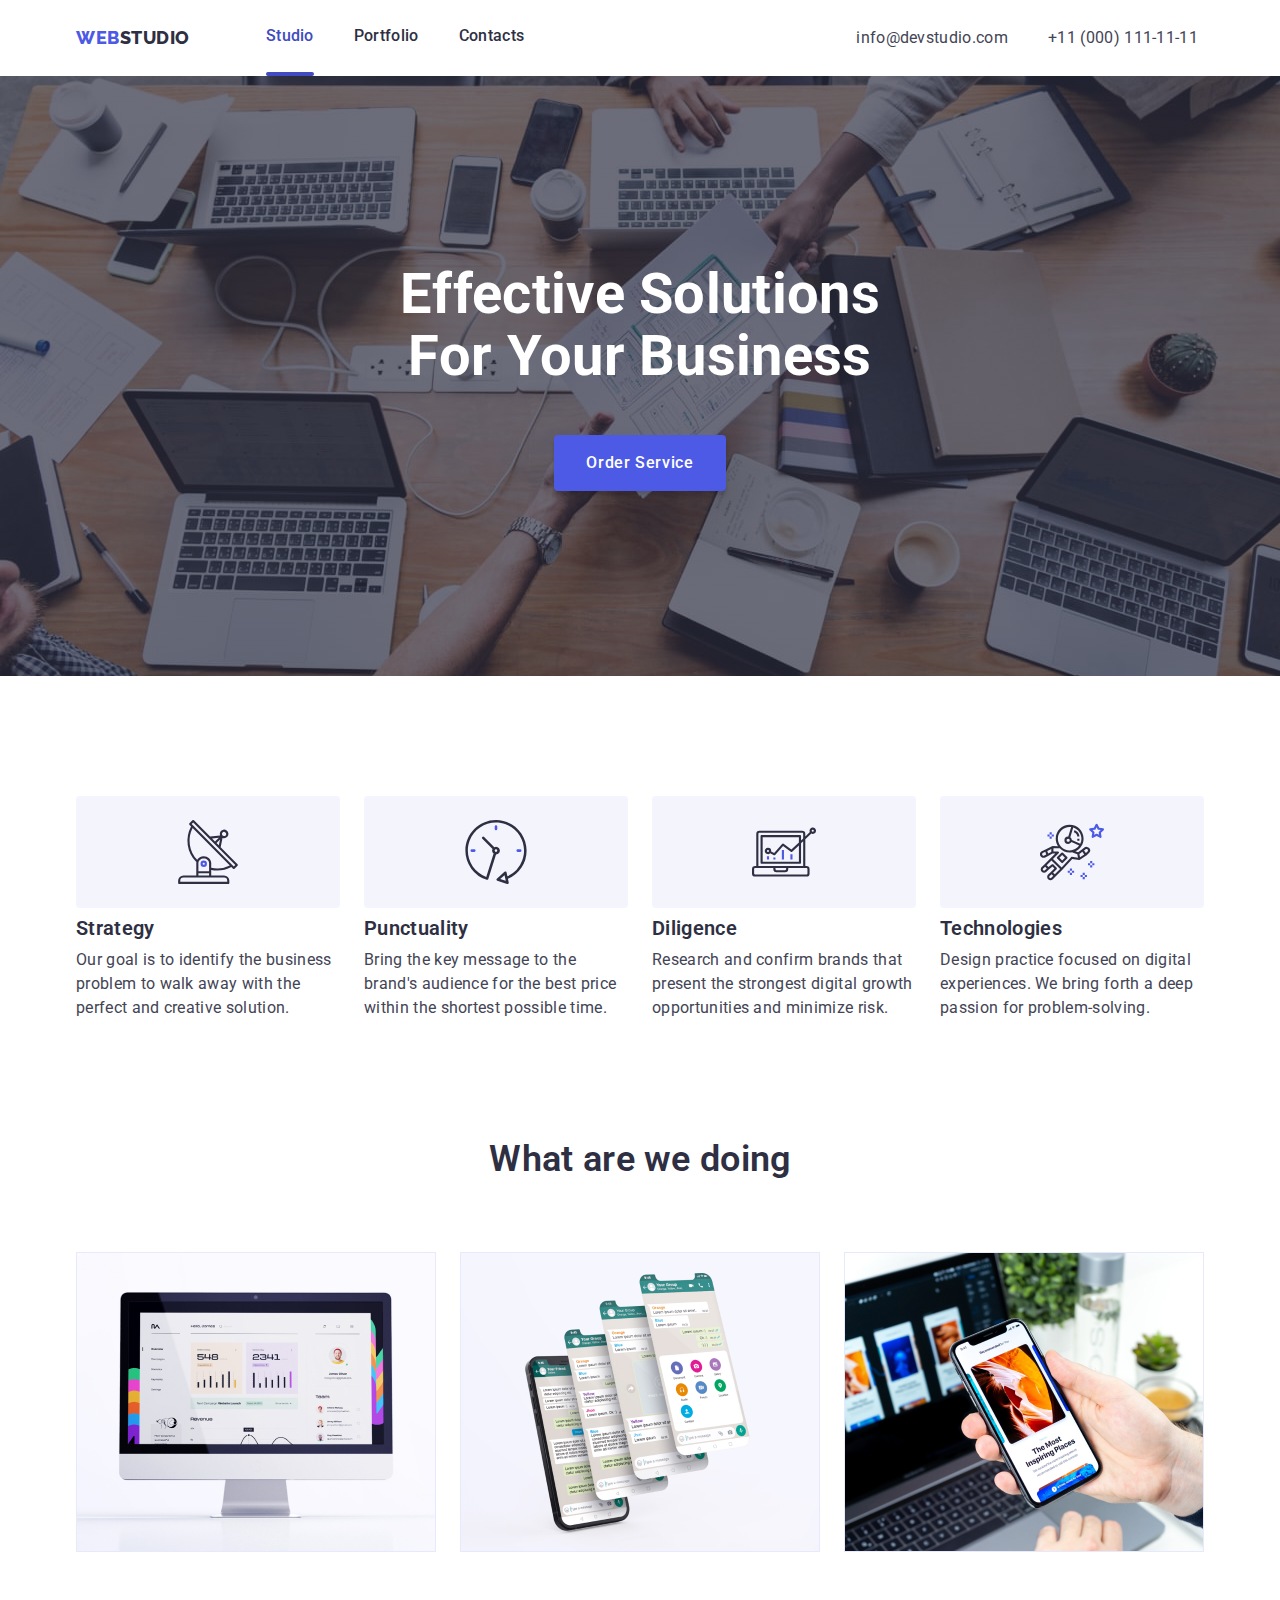
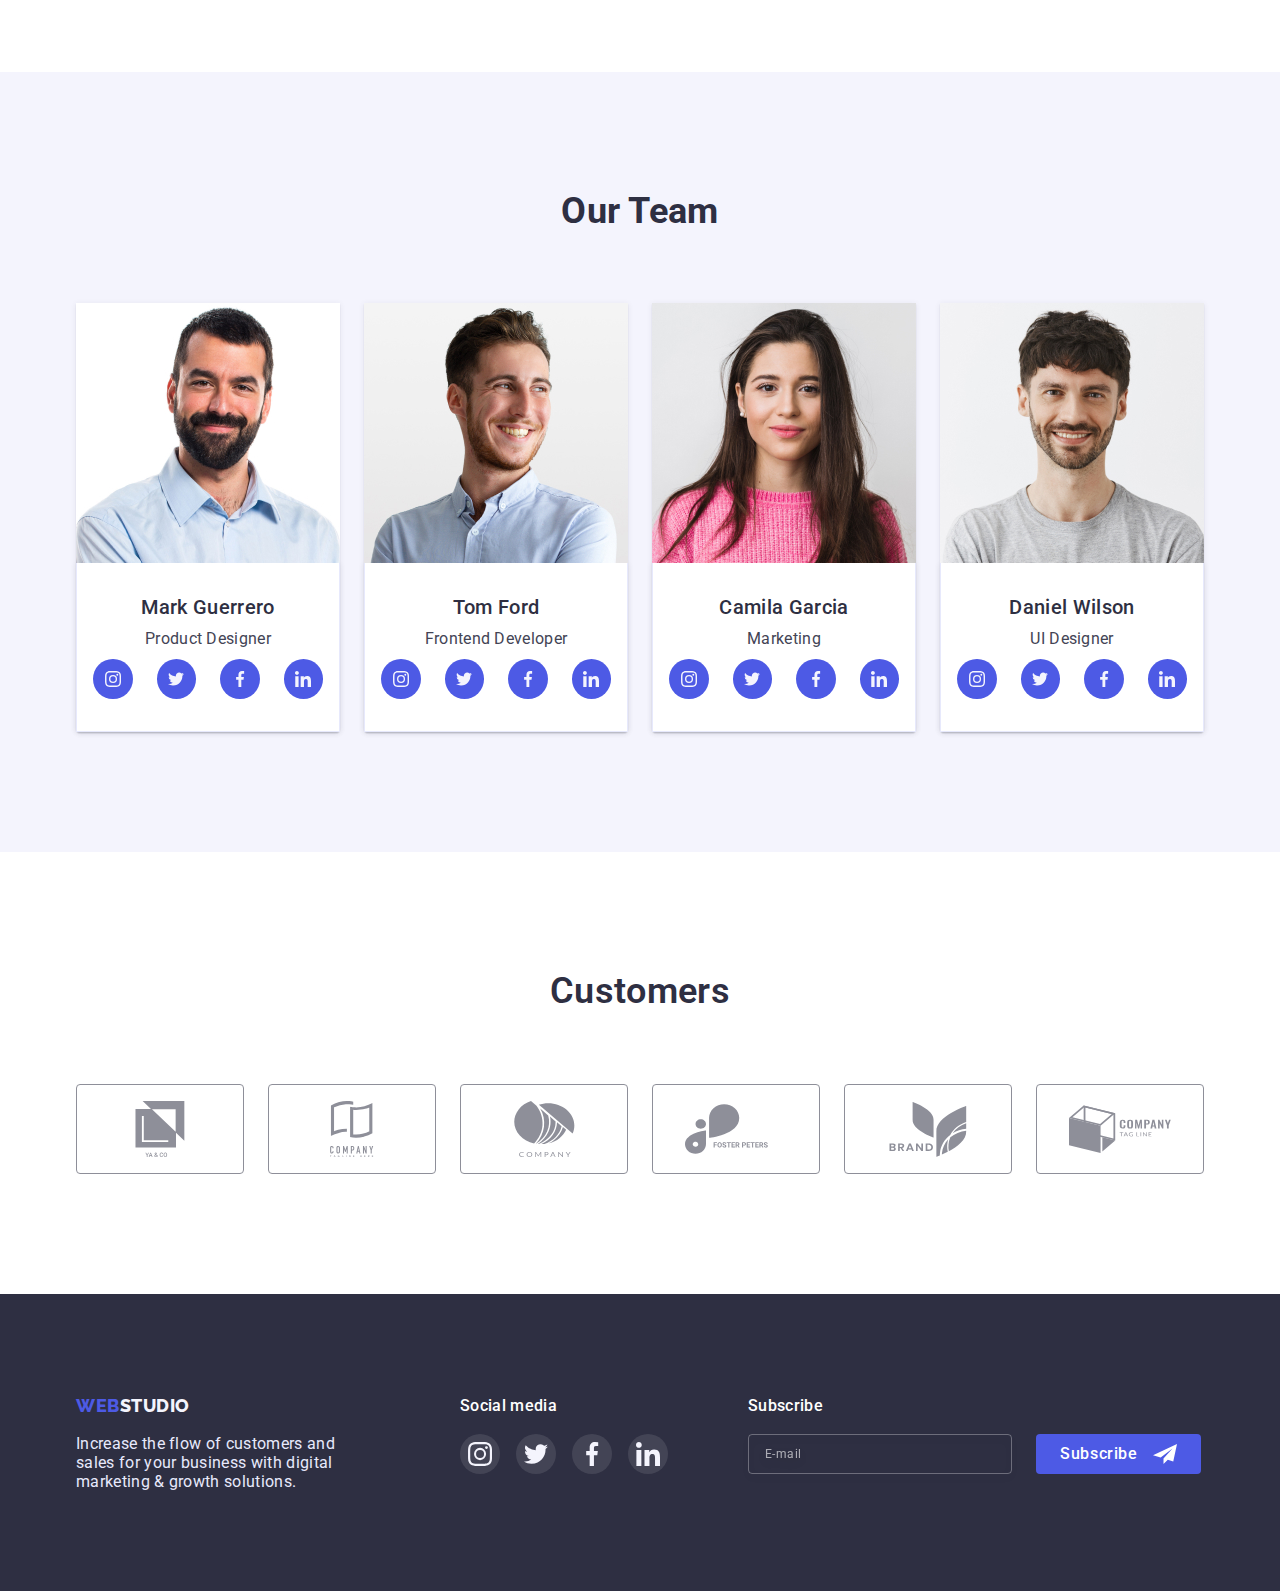
==== commit 2ceba076: "edit name img 1x" ====
--- a/index.html
+++ b/index.html
@@ -78,7 +78,7 @@
                 </a>
               </li>
               <li class="item">
-                <a href="./index.html" class="mobile-nav-link accent-mob link">
+                <a href="./index.html" class="mobile-nav-link  link">
                   Contacts
                 </a>
               </li>
@@ -198,18 +198,25 @@
           <ul class="list doing-list">
             <li class="section-item">
               <img
-                src="./image/dashboard.jpg"
+               srcset="./image/dashboard-1x.jpg 1x, ./image/dashboard-2x.jpg.jpg 2x"
+                src="./image/dashboard-1x.jpg"
                 alt="Dashboard"
                 width="360"
                 height="300"
               />
             </li>
             <li class="section-item">
-              <img src="./image/chat.jpg" alt="chat" width="360" height="300" />
+              <img 
+              srcset="./image/chat-1x.jpg 1x, ./image/chat-2x.jpg.jpg 2x"
+              src="./image/chat-1x.jpg" 
+              alt="chat" 
+              width="360" 
+              height="300" />
             </li>
             <li class="section-item">
               <img
-                src="./image/screen.jpg"
+                srcset="./image/screen-1x.jpg 1x, ./image/screen-2x.jpg.jpg 2x"
+                src="./image/screen-1x.jpg"
                 alt="Screen"
                 width="360"
                 height="300"
--- a/css/styles.css
+++ b/css/styles.css
@@ -197,7 +197,8 @@
     margin-top: 16px;
 }
 
-.mobile-nav-link.accent-mob {
+.mobile-nav-link:hover,
+.mobile-nav-link:focus {
 color: var(--accent-color);
 }
 
@@ -285,7 +286,7 @@
     text-align: center;
     background-image: linear-gradient(rgba(46, 47, 66, 0.7),
     rgba(46, 47, 66, 0.7)),
-    url(../image/people-office-mob.jpg);
+    url(../image/people-office-mob-1x.jpg);
     background-repeat: no-repeat;
     background-position: center;
     background-size: cover;
--- a/css/mobile.css
+++ b/css/mobile.css
@@ -7,7 +7,7 @@
     }
         .hero {
             background-image: linear-gradient(rgba(46, 47, 66, 0.7), rgba(46, 47, 66, 0.7)),
-                url(../image/people-office-mob.jpg);
+                url(../image/people-office-mob-1x.jpg);
         }
 @media (min-device-pixel-ratio: 2),
 
--- a/css/tablet.css
+++ b/css/tablet.css
@@ -2,7 +2,7 @@
 
     .hero {
         background-image: linear-gradient(rgba(46, 47, 66, 0.7), rgba(46, 47, 66, 0.7)),
-            url(../image/people-office-tab.jpg);
+            url(../image/people-office-tab-1x.jpg);
     }
 
 @media (min-device-pixel-ratio: 2),
